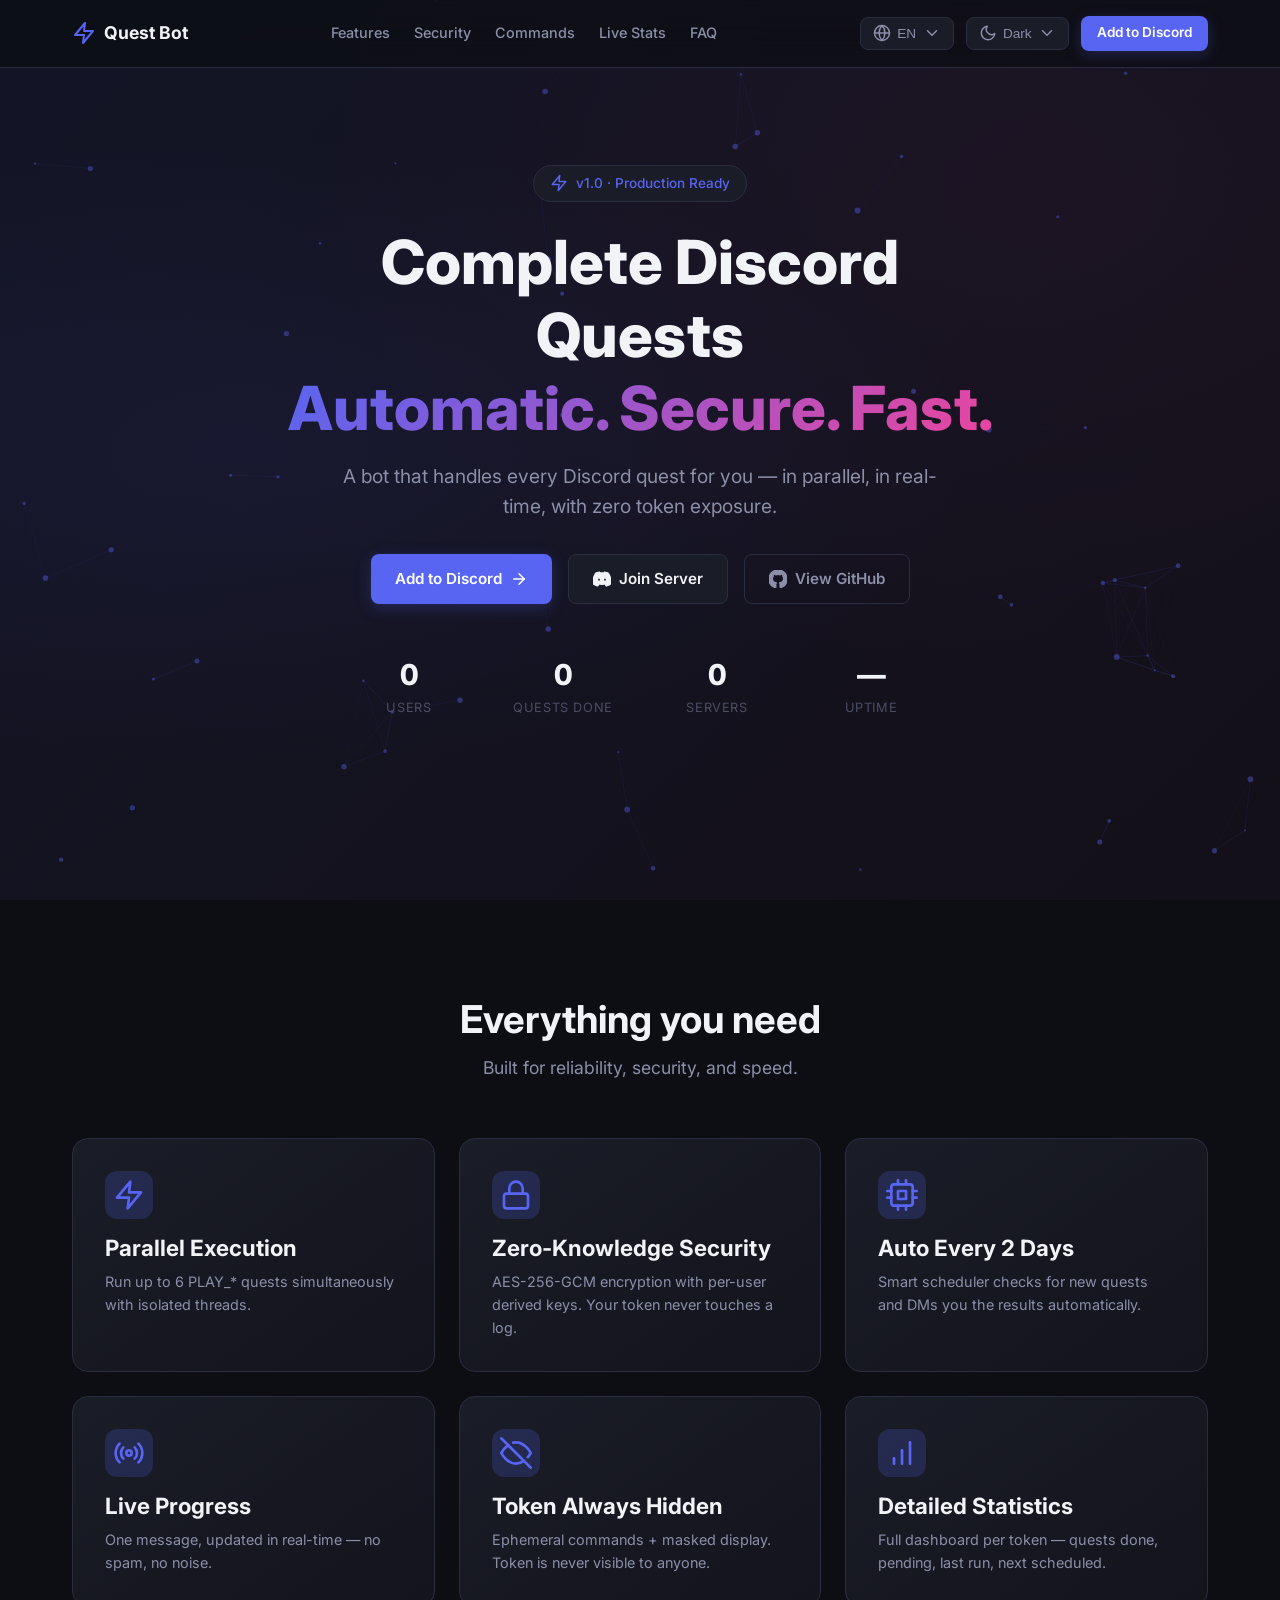
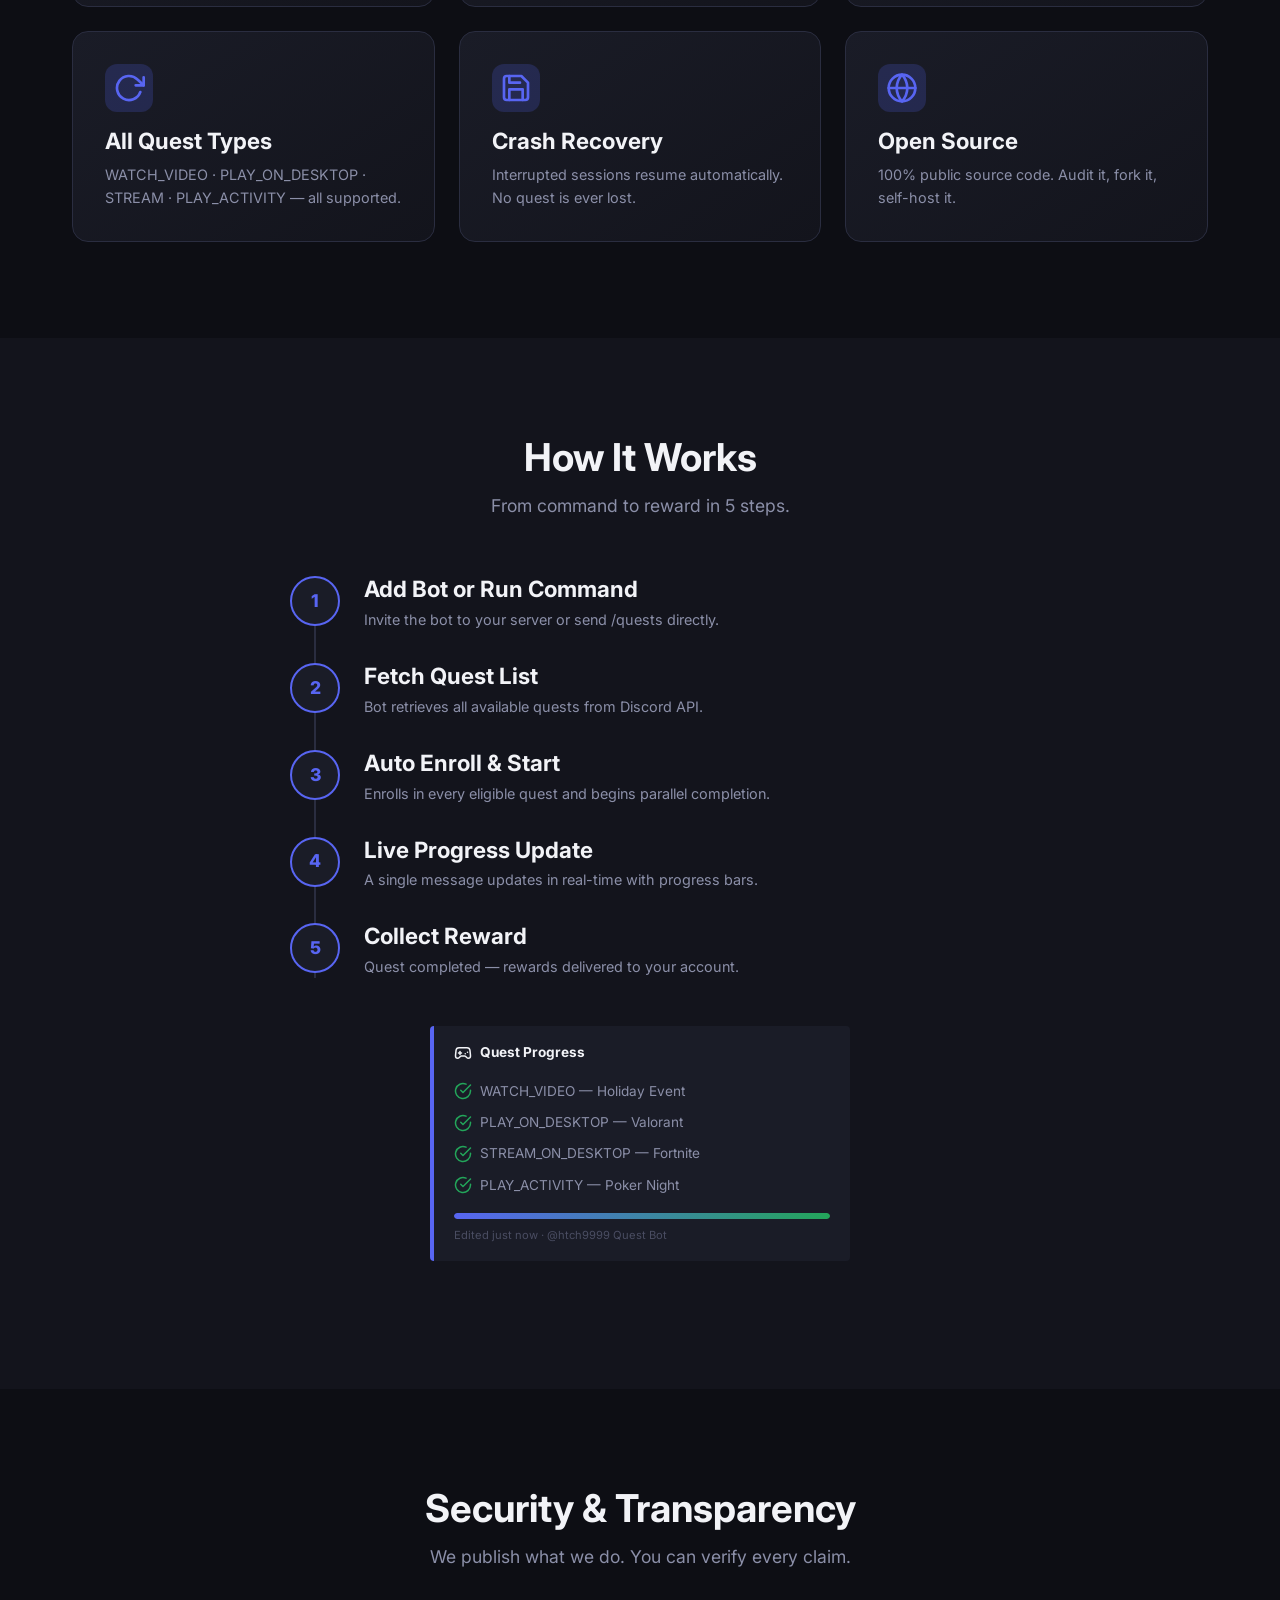
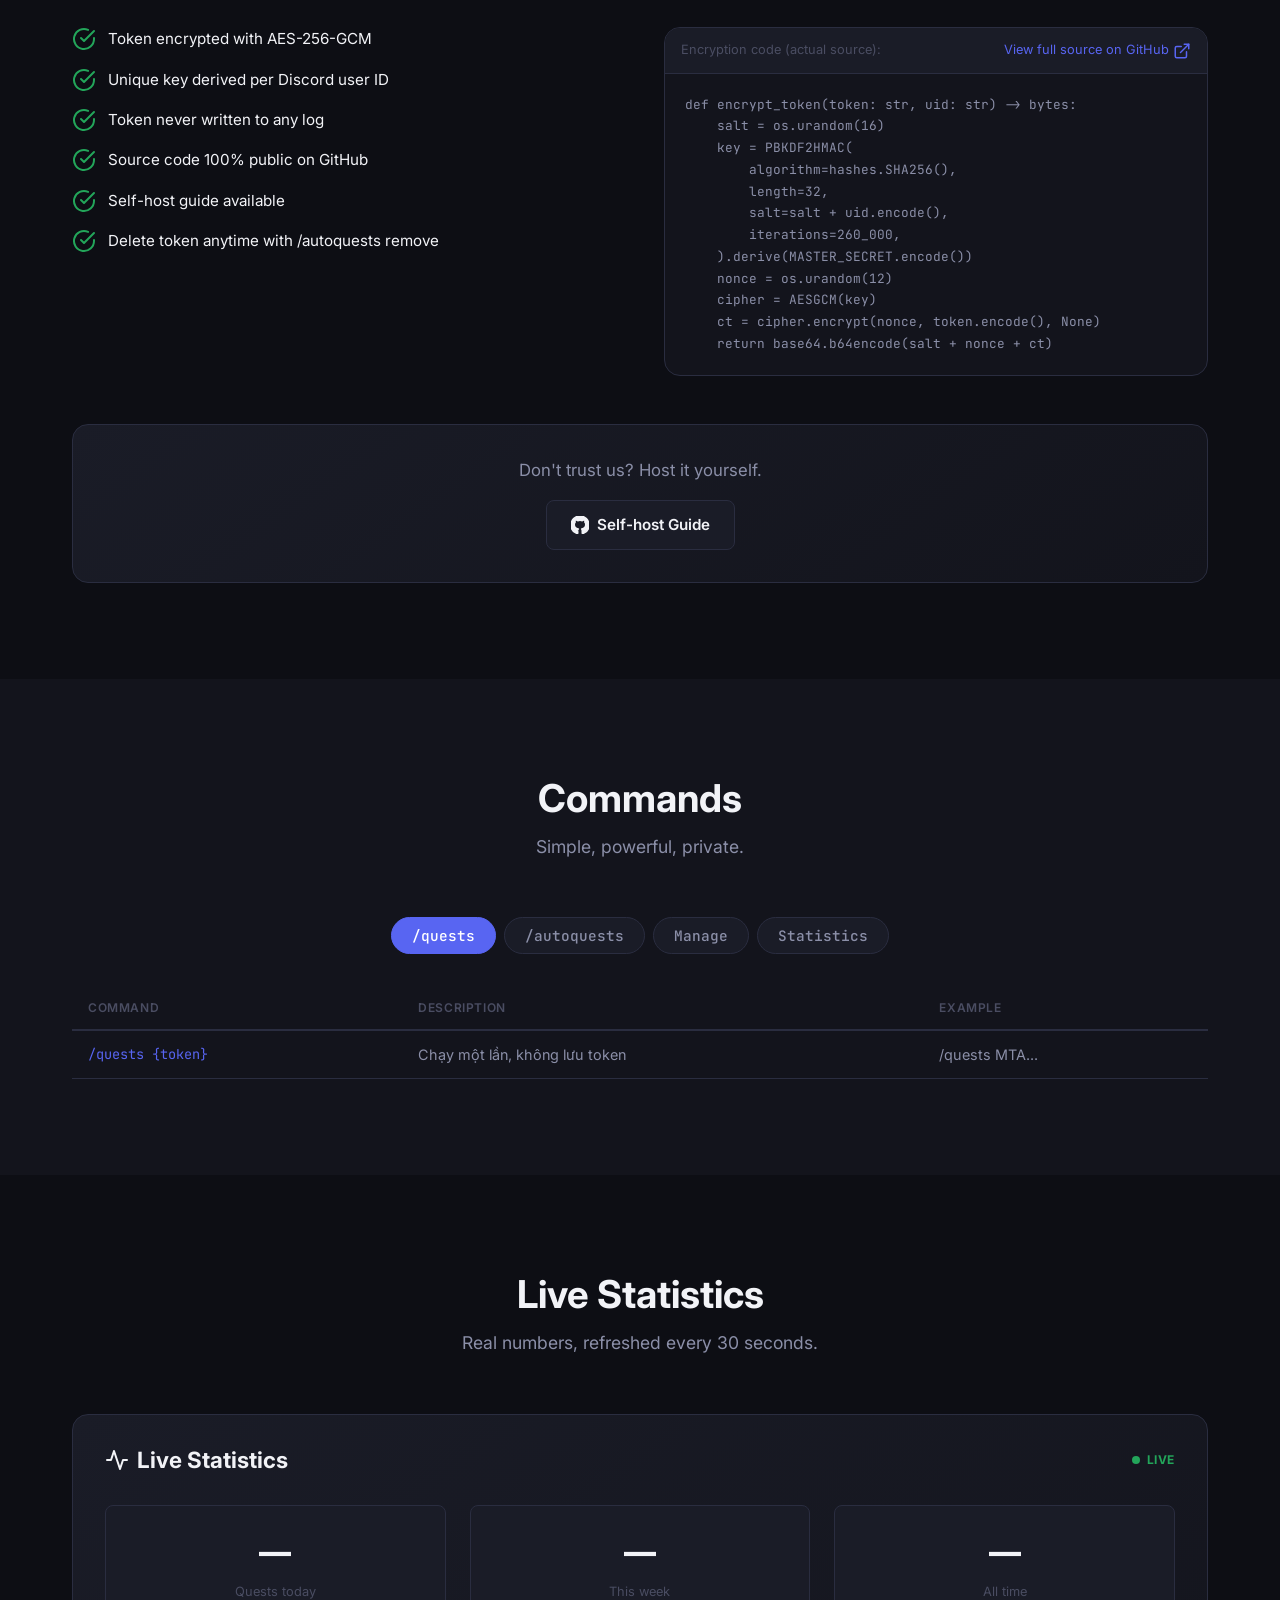
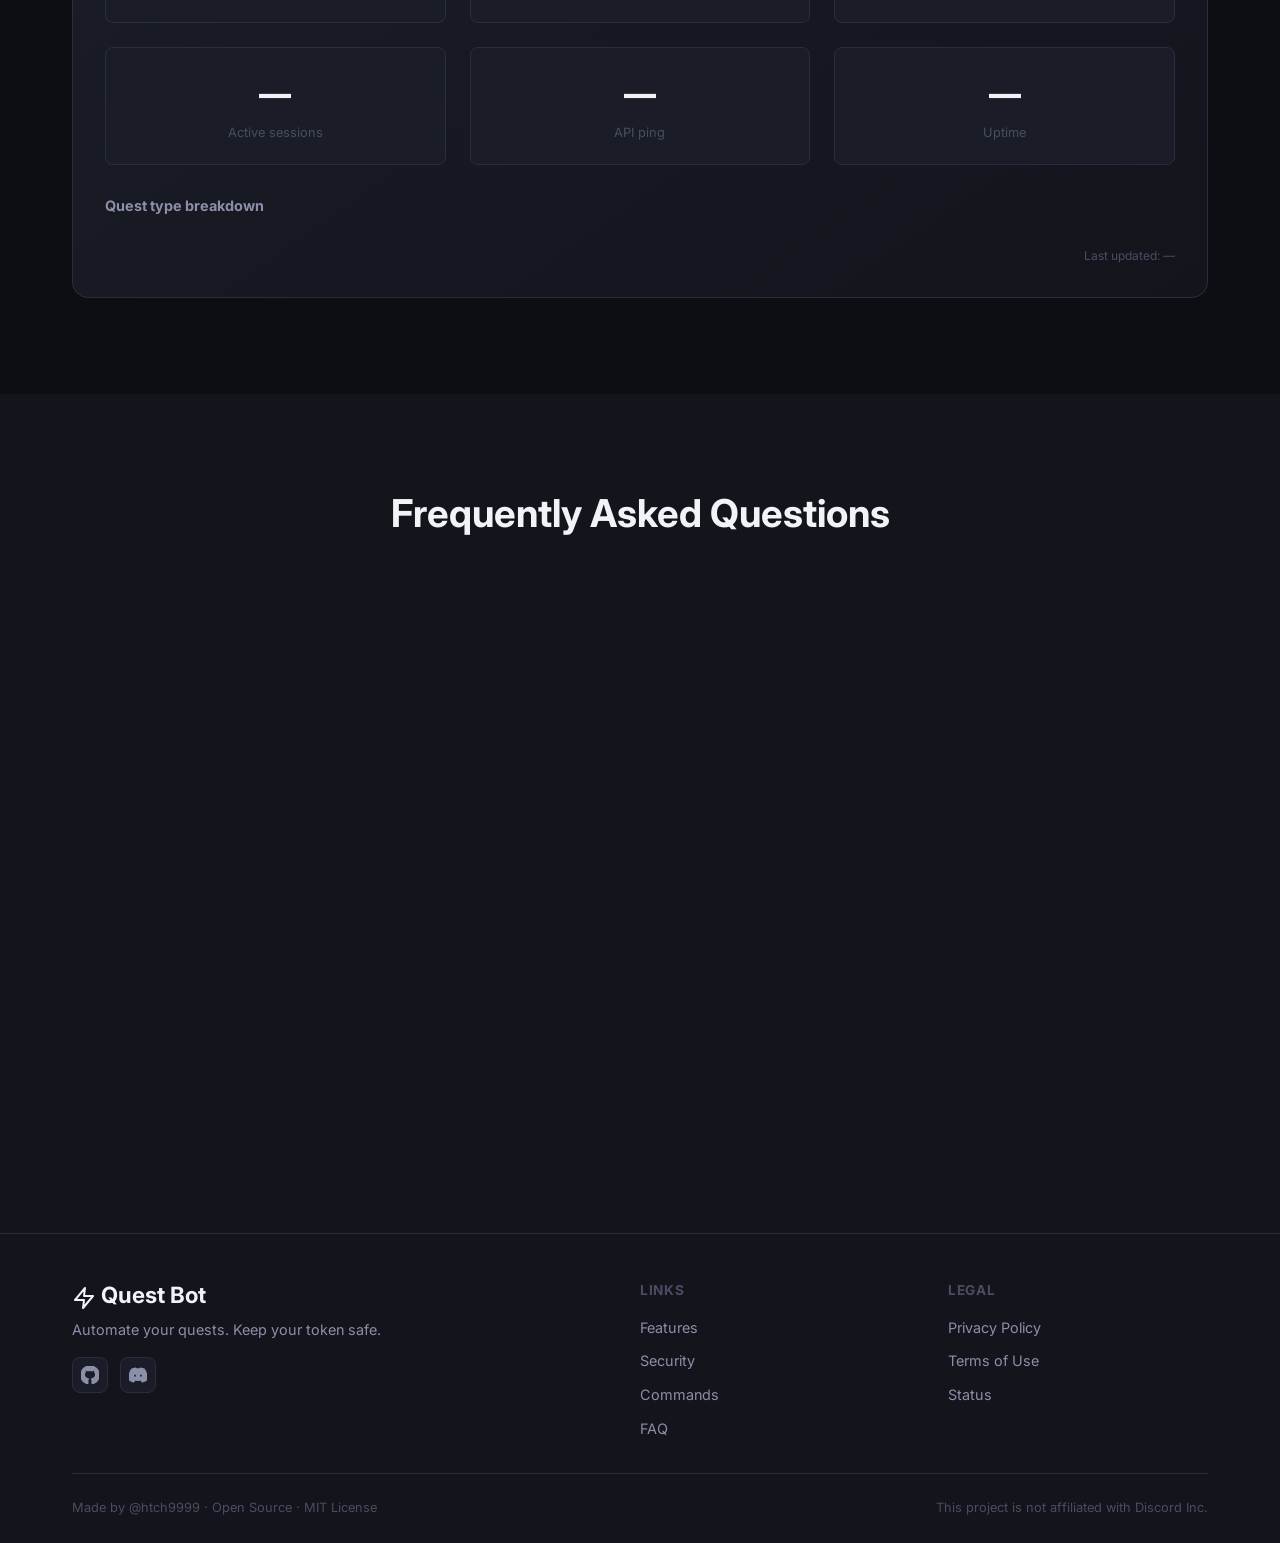
==== website/index.html @ 86a518f1 "feat: Discord Quest Bot v2.0 — website, /help, README - Website: 12 files with SVG icons, dark/light" ====
<!doctype html>
<html lang="vi" data-theme="dark">
  <head>
    <meta charset="UTF-8" />
    <meta name="viewport" content="width=device-width, initial-scale=1.0" />
    <title>Discord Quest Bot — Tự động hoàn thành quest</title>
    <meta
      name="description"
      content="Bot Discord tự động hoàn thành quest — bảo mật, song song, không lộ token."
    />
    <meta property="og:title" content="Discord Quest Bot" />
    <meta
      property="og:description"
      content="Bot Discord tự động hoàn thành quest — bảo mật, song song, không lộ token."
    />
    <meta property="og:type" content="website" />
    <meta name="twitter:card" content="summary_large_image" />
    <link rel="alternate" hreflang="vi" href="?lang=vi" />
    <link rel="alternate" hreflang="en" href="?lang=en" />
    <link rel="alternate" hreflang="ja" href="?lang=ja" />
    <link rel="alternate" hreflang="x-default" href="" />
    <link rel="stylesheet" href="assets/css/main.css" />
    <link rel="stylesheet" href="assets/css/responsive.css" />
    <script src="assets/js/theme.js"></script>
  </head>
  <body>
    <!-- ═══ SVG SPRITE (hidden) ═══ -->
    <svg xmlns="http://www.w3.org/2000/svg" style="display: none">
      <symbol id="i-zap" viewBox="0 0 24 24">
        <polygon
          points="13 2 3 14 12 14 11 22 21 10 12 10 13 2"
          fill="none"
          stroke="currentColor"
          stroke-width="2"
          stroke-linejoin="round"
        />
      </symbol>
      <symbol id="i-shield" viewBox="0 0 24 24">
        <path
          d="M12 22s8-4 8-10V5l-8-3-8 3v7c0 6 8 10 8 10z"
          fill="none"
          stroke="currentColor"
          stroke-width="2"
          stroke-linejoin="round"
        />
      </symbol>
      <symbol id="i-lock" viewBox="0 0 24 24">
        <rect
          x="3"
          y="11"
          width="18"
          height="11"
          rx="2"
          fill="none"
          stroke="currentColor"
          stroke-width="2"
        />
        <path
          d="M7 11V7a5 5 0 0 1 10 0v4"
          fill="none"
          stroke="currentColor"
          stroke-width="2"
        />
      </symbol>
      <symbol id="i-cpu" viewBox="0 0 24 24">
        <rect
          x="4"
          y="4"
          width="16"
          height="16"
          rx="2"
          fill="none"
          stroke="currentColor"
          stroke-width="2"
        />
        <rect
          x="9"
          y="9"
          width="6"
          height="6"
          fill="none"
          stroke="currentColor"
          stroke-width="2"
        />
        <line
          x1="9"
          y1="1"
          x2="9"
          y2="4"
          stroke="currentColor"
          stroke-width="2"
        />
        <line
          x1="15"
          y1="1"
          x2="15"
          y2="4"
          stroke="currentColor"
          stroke-width="2"
        />
        <line
          x1="9"
          y1="20"
          x2="9"
          y2="23"
          stroke="currentColor"
          stroke-width="2"
        />
        <line
          x1="15"
          y1="20"
          x2="15"
          y2="23"
          stroke="currentColor"
          stroke-width="2"
        />
        <line
          x1="20"
          y1="9"
          x2="23"
          y2="9"
          stroke="currentColor"
          stroke-width="2"
        />
        <line
          x1="20"
          y1="14"
          x2="23"
          y2="14"
          stroke="currentColor"
          stroke-width="2"
        />
        <line
          x1="1"
          y1="9"
          x2="4"
          y2="9"
          stroke="currentColor"
          stroke-width="2"
        />
        <line
          x1="1"
          y1="14"
          x2="4"
          y2="14"
          stroke="currentColor"
          stroke-width="2"
        />
      </symbol>
      <symbol id="i-radio" viewBox="0 0 24 24">
        <circle
          cx="12"
          cy="12"
          r="2"
          fill="none"
          stroke="currentColor"
          stroke-width="2"
        />
        <path
          d="M16.24 7.76a6 6 0 0 1 0 8.49"
          fill="none"
          stroke="currentColor"
          stroke-width="2"
        />
        <path
          d="M7.76 16.24a6 6 0 0 1 0-8.49"
          fill="none"
          stroke="currentColor"
          stroke-width="2"
        />
        <path
          d="M19.07 4.93a10 10 0 0 1 0 14.14"
          fill="none"
          stroke="currentColor"
          stroke-width="2"
        />
        <path
          d="M4.93 19.07a10 10 0 0 1 0-14.14"
          fill="none"
          stroke="currentColor"
          stroke-width="2"
        />
      </symbol>
      <symbol id="i-eye-off" viewBox="0 0 24 24">
        <path
          d="M17.94 17.94A10.07 10.07 0 0 1 12 20c-7 0-11-8-11-8a18.45 18.45 0 0 1 5.06-5.94"
          fill="none"
          stroke="currentColor"
          stroke-width="2"
        />
        <path
          d="M9.9 4.24A9.12 9.12 0 0 1 12 4c7 0 11 8 11 8a18.5 18.5 0 0 1-2.16 3.19"
          fill="none"
          stroke="currentColor"
          stroke-width="2"
        />
        <line
          x1="1"
          y1="1"
          x2="23"
          y2="23"
          stroke="currentColor"
          stroke-width="2"
        />
      </symbol>
      <symbol id="i-bar-chart" viewBox="0 0 24 24">
        <line
          x1="12"
          y1="20"
          x2="12"
          y2="10"
          stroke="currentColor"
          stroke-width="2"
          stroke-linecap="round"
        />
        <line
          x1="18"
          y1="20"
          x2="18"
          y2="4"
          stroke="currentColor"
          stroke-width="2"
          stroke-linecap="round"
        />
        <line
          x1="6"
          y1="20"
          x2="6"
          y2="16"
          stroke="currentColor"
          stroke-width="2"
          stroke-linecap="round"
        />
      </symbol>
      <symbol id="i-refresh" viewBox="0 0 24 24">
        <polyline
          points="23 4 23 10 17 10"
          fill="none"
          stroke="currentColor"
          stroke-width="2"
        />
        <path
          d="M20.49 15a9 9 0 1 1-2.12-9.36L23 10"
          fill="none"
          stroke="currentColor"
          stroke-width="2"
        />
      </symbol>
      <symbol id="i-save" viewBox="0 0 24 24">
        <path
          d="M19 21H5a2 2 0 0 1-2-2V5a2 2 0 0 1 2-2h11l5 5v11a2 2 0 0 1-2 2z"
          fill="none"
          stroke="currentColor"
          stroke-width="2"
        />
        <polyline
          points="17 21 17 13 7 13 7 21"
          fill="none"
          stroke="currentColor"
          stroke-width="2"
        />
        <polyline
          points="7 3 7 8 15 8"
          fill="none"
          stroke="currentColor"
          stroke-width="2"
        />
      </symbol>
      <symbol id="i-globe" viewBox="0 0 24 24">
        <circle
          cx="12"
          cy="12"
          r="10"
          fill="none"
          stroke="currentColor"
          stroke-width="2"
        />
        <line
          x1="2"
          y1="12"
          x2="22"
          y2="12"
          stroke="currentColor"
          stroke-width="2"
        />
        <path
          d="M12 2a15.3 15.3 0 0 1 4 10 15.3 15.3 0 0 1-4 10 15.3 15.3 0 0 1-4-10 15.3 15.3 0 0 1 4-10z"
          fill="none"
          stroke="currentColor"
          stroke-width="2"
        />
      </symbol>
      <symbol id="i-check-circle" viewBox="0 0 24 24">
        <path
          d="M22 11.08V12a10 10 0 1 1-5.93-9.14"
          fill="none"
          stroke="currentColor"
          stroke-width="2"
        />
        <polyline
          points="22 4 12 14.01 9 11.01"
          fill="none"
          stroke="currentColor"
          stroke-width="2"
        />
      </symbol>
      <symbol id="i-arrow-right" viewBox="0 0 24 24">
        <line
          x1="5"
          y1="12"
          x2="19"
          y2="12"
          stroke="currentColor"
          stroke-width="2"
          stroke-linecap="round"
        />
        <polyline
          points="12 5 19 12 12 19"
          fill="none"
          stroke="currentColor"
          stroke-width="2"
          stroke-linecap="round"
          stroke-linejoin="round"
        />
      </symbol>
      <symbol id="i-moon" viewBox="0 0 24 24">
        <path
          d="M21 12.79A9 9 0 1 1 11.21 3 7 7 0 0 0 21 12.79z"
          fill="none"
          stroke="currentColor"
          stroke-width="2"
        />
      </symbol>
      <symbol id="i-sun" viewBox="0 0 24 24">
        <circle
          cx="12"
          cy="12"
          r="5"
          fill="none"
          stroke="currentColor"
          stroke-width="2"
        />
        <line
          x1="12"
          y1="1"
          x2="12"
          y2="3"
          stroke="currentColor"
          stroke-width="2"
        />
        <line
          x1="12"
          y1="21"
          x2="12"
          y2="23"
          stroke="currentColor"
          stroke-width="2"
        />
        <line
          x1="4.22"
          y1="4.22"
          x2="5.64"
          y2="5.64"
          stroke="currentColor"
          stroke-width="2"
        />
        <line
          x1="18.36"
          y1="18.36"
          x2="19.78"
          y2="19.78"
          stroke="currentColor"
          stroke-width="2"
        />
        <line
          x1="1"
          y1="12"
          x2="3"
          y2="12"
          stroke="currentColor"
          stroke-width="2"
        />
        <line
          x1="21"
          y1="12"
          x2="23"
          y2="12"
          stroke="currentColor"
          stroke-width="2"
        />
        <line
          x1="4.22"
          y1="19.78"
          x2="5.64"
          y2="18.36"
          stroke="currentColor"
          stroke-width="2"
        />
        <line
          x1="18.36"
          y1="5.64"
          x2="19.78"
          y2="4.22"
          stroke="currentColor"
          stroke-width="2"
        />
      </symbol>
      <symbol id="i-monitor" viewBox="0 0 24 24">
        <rect
          x="2"
          y="3"
          width="20"
          height="14"
          rx="2"
          fill="none"
          stroke="currentColor"
          stroke-width="2"
        />
        <line
          x1="8"
          y1="21"
          x2="16"
          y2="21"
          stroke="currentColor"
          stroke-width="2"
        />
        <line
          x1="12"
          y1="17"
          x2="12"
          y2="21"
          stroke="currentColor"
          stroke-width="2"
        />
      </symbol>
      <symbol id="i-menu" viewBox="0 0 24 24">
        <line
          x1="3"
          y1="12"
          x2="21"
          y2="12"
          stroke="currentColor"
          stroke-width="2"
          stroke-linecap="round"
        />
        <line
          x1="3"
          y1="6"
          x2="21"
          y2="6"
          stroke="currentColor"
          stroke-width="2"
          stroke-linecap="round"
        />
        <line
          x1="3"
          y1="18"
          x2="21"
          y2="18"
          stroke="currentColor"
          stroke-width="2"
          stroke-linecap="round"
        />
      </symbol>
      <symbol id="i-plus" viewBox="0 0 24 24">
        <line
          x1="12"
          y1="5"
          x2="12"
          y2="19"
          stroke="currentColor"
          stroke-width="2"
          stroke-linecap="round"
        />
        <line
          x1="5"
          y1="12"
          x2="19"
          y2="12"
          stroke="currentColor"
          stroke-width="2"
          stroke-linecap="round"
        />
      </symbol>
      <symbol id="i-chevron-down" viewBox="0 0 24 24">
        <polyline
          points="6 9 12 15 18 9"
          fill="none"
          stroke="currentColor"
          stroke-width="2"
          stroke-linecap="round"
          stroke-linejoin="round"
        />
      </symbol>
      <symbol id="i-github" viewBox="0 0 24 24">
        <path
          d="M12 0c-6.626 0-12 5.373-12 12 0 5.302 3.438 9.8 8.207 11.387.599.111.793-.261.793-.577v-2.234c-3.338.726-4.033-1.416-4.033-1.416-.546-1.387-1.333-1.756-1.333-1.756-1.089-.745.083-.729.083-.729 1.205.084 1.839 1.237 1.839 1.237 1.07 1.834 2.807 1.304 3.492.997.107-.775.418-1.305.762-1.604-2.665-.305-5.467-1.334-5.467-5.931 0-1.311.469-2.381 1.236-3.221-.124-.303-.535-1.524.117-3.176 0 0 1.008-.322 3.301 1.23.957-.266 1.983-.399 3.003-.404 1.02.005 2.047.138 3.006.404 2.291-1.552 3.297-1.23 3.297-1.23.653 1.653.242 2.874.118 3.176.77.84 1.235 1.911 1.235 3.221 0 4.609-2.807 5.624-5.479 5.921.43.372.823 1.102.823 2.222v3.293c0 .319.192.694.801.576 4.765-1.589 8.199-6.086 8.199-11.386 0-6.627-5.373-12-12-12z"
          fill="currentColor"
        />
      </symbol>
      <symbol id="i-discord" viewBox="0 0 24 24">
        <path
          d="M20.317 4.37a19.79 19.79 0 0 0-4.885-1.515.074.074 0 0 0-.079.037c-.21.375-.444.865-.608 1.25a18.27 18.27 0 0 0-5.487 0 12.64 12.64 0 0 0-.617-1.25.077.077 0 0 0-.079-.037A19.74 19.74 0 0 0 3.677 4.37a.07.07 0 0 0-.032.028C.533 9.046-.32 13.58.099 18.058a.082.082 0 0 0 .031.056 19.9 19.9 0 0 0 5.993 3.03.078.078 0 0 0 .084-.028c.462-.63.873-1.295 1.226-1.994a.076.076 0 0 0-.042-.106 13.11 13.11 0 0 1-1.872-.892.077.077 0 0 1-.008-.128c.126-.094.252-.192.372-.291a.074.074 0 0 1 .078-.01c3.928 1.793 8.18 1.793 12.062 0a.074.074 0 0 1 .078.009c.12.099.246.198.373.292a.077.077 0 0 1-.006.127 12.3 12.3 0 0 1-1.873.892.076.076 0 0 0-.041.107c.36.698.772 1.363 1.225 1.993a.076.076 0 0 0 .084.028 19.84 19.84 0 0 0 6.002-3.03.077.077 0 0 0 .032-.054c.5-5.177-.838-9.674-3.549-13.66a.061.061 0 0 0-.031-.03zM8.02 15.33c-1.183 0-2.157-1.086-2.157-2.419 0-1.333.956-2.419 2.157-2.419 1.21 0 2.176 1.095 2.157 2.42 0 1.332-.956 2.418-2.157 2.418zm7.975 0c-1.183 0-2.157-1.086-2.157-2.419 0-1.333.955-2.419 2.157-2.419 1.21 0 2.176 1.095 2.157 2.42 0 1.332-.946 2.418-2.157 2.418z"
          fill="currentColor"
        />
      </symbol>
      <symbol id="i-gamepad" viewBox="0 0 24 24">
        <line
          x1="6"
          y1="12"
          x2="10"
          y2="12"
          stroke="currentColor"
          stroke-width="2"
          stroke-linecap="round"
        />
        <line
          x1="8"
          y1="10"
          x2="8"
          y2="14"
          stroke="currentColor"
          stroke-width="2"
          stroke-linecap="round"
        />
        <line
          x1="15"
          y1="13"
          x2="15.01"
          y2="13"
          stroke="currentColor"
          stroke-width="2"
          stroke-linecap="round"
        />
        <line
          x1="18"
          y1="11"
          x2="18.01"
          y2="11"
          stroke="currentColor"
          stroke-width="2"
          stroke-linecap="round"
        />
        <path
          d="M17.32 5H6.68a4 4 0 0 0-3.978 3.59c-.006.052-.01.101-.017.152C2.604 9.416 2 14.456 2 16a3 3 0 0 0 3 3c1 0 1.5-.5 2-1l1.414-1.414A2 2 0 0 1 9.828 16h4.344a2 2 0 0 1 1.414.586L17 18c.5.5 1 1 2 1a3 3 0 0 0 3-3c0-1.545-.604-6.584-.685-7.258-.007-.05-.011-.1-.017-.151A4 4 0 0 0 17.32 5z"
          fill="none"
          stroke="currentColor"
          stroke-width="2"
        />
      </symbol>
      <symbol id="i-activity" viewBox="0 0 24 24">
        <polyline
          points="22 12 18 12 15 21 9 3 6 12 2 12"
          fill="none"
          stroke="currentColor"
          stroke-width="2"
          stroke-linecap="round"
          stroke-linejoin="round"
        />
      </symbol>
      <symbol id="i-external" viewBox="0 0 24 24">
        <path
          d="M18 13v6a2 2 0 0 1-2 2H5a2 2 0 0 1-2-2V8a2 2 0 0 1 2-2h6"
          fill="none"
          stroke="currentColor"
          stroke-width="2"
        />
        <polyline
          points="15 3 21 3 21 9"
          fill="none"
          stroke="currentColor"
          stroke-width="2"
        />
        <line
          x1="10"
          y1="14"
          x2="21"
          y2="3"
          stroke="currentColor"
          stroke-width="2"
        />
      </symbol>
    </svg>

    <!-- ═══ NAVBAR ═══ -->
    <nav class="navbar">
      <div class="container">
        <a href="#" class="nav-brand">
          <svg class="icon"><use href="#i-zap" /></svg>
          <span>Quest Bot</span>
        </a>

        <ul class="nav-links" id="nav-links">
          <li><a href="#features" data-i18n="nav.features">Tính năng</a></li>
          <li><a href="#security" data-i18n="nav.security">Bảo mật</a></li>
          <li><a href="#commands" data-i18n="nav.commands">Lệnh</a></li>
          <li><a href="#live-stats" data-i18n="nav.stats">Thống kê</a></li>
          <li><a href="#faq">FAQ</a></li>
        </ul>

        <div class="nav-right">
          <!-- Language -->
          <div class="nav-dropdown">
            <button
              class="nav-dropdown-btn"
              id="lang-btn"
              aria-label="Language"
            >
              <svg class="icon icon-sm"><use href="#i-globe" /></svg>
              <span class="dd-label">VI</span>
              <svg class="icon icon-sm"><use href="#i-chevron-down" /></svg>
            </button>
            <div class="nav-dropdown-menu">
              <div class="nav-dropdown-item active" data-lang-value="vi">
                Tiếng Việt
              </div>
              <div class="nav-dropdown-item" data-lang-value="en">English</div>
              <div class="nav-dropdown-item" data-lang-value="ja">日本語</div>
            </div>
          </div>
          <!-- Theme -->
          <div class="nav-dropdown">
            <button class="nav-dropdown-btn" id="theme-btn" aria-label="Theme">
              <svg class="icon icon-sm"><use href="#i-moon" /></svg>
              <span class="dd-label">Dark</span>
              <svg class="icon icon-sm"><use href="#i-chevron-down" /></svg>
            </button>
            <div class="nav-dropdown-menu">
              <div class="nav-dropdown-item active" data-theme-value="dark">
                <svg class="icon icon-sm"><use href="#i-moon" /></svg>
                <span data-i18n="theme.dark">Tối</span>
              </div>
              <div class="nav-dropdown-item" data-theme-value="light">
                <svg class="icon icon-sm"><use href="#i-sun" /></svg>
                <span data-i18n="theme.light">Sáng</span>
              </div>
              <div class="nav-dropdown-item" data-theme-value="system">
                <svg class="icon icon-sm"><use href="#i-monitor" /></svg>
                <span data-i18n="theme.system">Hệ thống</span>
              </div>
            </div>
          </div>
          <a
            href="https://discord.com/oauth2/authorize?client_id=1482428478916657244"
            class="btn btn-primary"
            style="padding: 0.4rem 1rem; font-size: 0.85rem"
            data-i18n="hero.cta_add"
            >Thêm vào Discord</a
          >
          <button
            class="nav-mobile-toggle"
            id="mobile-toggle"
            aria-label="Menu"
          >
            <svg class="icon"><use href="#i-menu" /></svg>
          </button>
        </div>
      </div>
    </nav>

    <!-- ═══ HERO ═══ -->
    <section class="hero" id="hero">
      <canvas id="particles-canvas"></canvas>
      <div class="hero-gradient"></div>
      <div class="hero-content container">
        <div class="hero-badge">
          <svg class="icon icon-sm"><use href="#i-zap" /></svg>
          <span data-i18n="hero.badge">v2.0 · Production Ready</span>
        </div>
        <h1>
          <span data-i18n="hero.title">Hoàn thành Discord Quests</span><br />
          <span class="accent" data-i18n="hero.title_accent"
            >Tự động. Bảo mật. Nhanh chóng.</span
          >
        </h1>
        <p class="hero-subtitle" data-i18n="hero.subtitle">
          Bot tự động xử lý mọi quest Discord cho bạn — song song, real-time, an
          toàn.
        </p>
        <div class="hero-cta">
          <a
            href="https://discord.com/oauth2/authorize?client_id=1482428478916657244"
            class="btn btn-primary"
            ><span data-i18n="hero.cta_add">Thêm vào Discord</span>
            <svg class="icon icon-sm"><use href="#i-arrow-right" /></svg
          ></a>
          <a href="https://discord.gg/gTVPwvNeEH" class="btn btn-secondary"
            ><svg class="icon icon-sm"><use href="#i-discord" /></svg>
            <span data-i18n="hero.cta_server">Tham gia Server</span></a
          >
          <a
            href="https://github.com/htch9999/discord-quest-bot"
            class="btn btn-ghost"
            ><svg class="icon icon-sm"><use href="#i-github" /></svg>
            <span data-i18n="hero.cta_github">Xem GitHub</span></a
          >
        </div>
        <div class="hero-stats">
          <div class="hero-stat">
            <div class="number" id="stat-users" data-count-to="0">0</div>
            <div class="label" data-i18n="hero.stat_users">Người dùng</div>
          </div>
          <div class="hero-stat">
            <div class="number" id="stat-quests" data-count-to="0">0</div>
            <div class="label" data-i18n="hero.stat_quests">Quest đã làm</div>
          </div>
          <div class="hero-stat">
            <div class="number" id="stat-servers" data-count-to="0">0</div>
            <div class="label" data-i18n="hero.stat_servers">Server</div>
          </div>
          <div class="hero-stat">
            <div class="number" id="stat-uptime">—</div>
            <div class="label" data-i18n="hero.stat_uptime">Uptime</div>
          </div>
        </div>
      </div>
    </section>

    <!-- ═══ FEATURES ═══ -->
    <section id="features">
      <div class="container">
        <div class="section-header reveal">
          <h2 data-i18n="features.title">Tất cả những gì bạn cần</h2>
          <p data-i18n="features.subtitle">
            Xây dựng cho độ tin cậy, bảo mật và tốc độ.
          </p>
        </div>
        <div class="features-grid">
          <div class="feature-card reveal-stagger">
            <div class="feature-icon">
              <svg class="icon icon-lg"><use href="#i-zap" /></svg>
            </div>
            <h3 data-i18n="features.parallel_title">Chạy song song</h3>
            <p data-i18n="features.parallel_desc">
              Tối đa 6 PLAY_* quest cùng lúc.
            </p>
          </div>
          <div class="feature-card reveal-stagger">
            <div class="feature-icon">
              <svg class="icon icon-lg"><use href="#i-lock" /></svg>
            </div>
            <h3 data-i18n="features.security_title">
              Bảo mật tuyệt đối <span class="feature-badge">HOT</span>
            </h3>
            <p data-i18n="features.security_desc">
              AES-256-GCM với key dẫn xuất riêng từng user.
            </p>
          </div>
          <div class="feature-card reveal-stagger">
            <div class="feature-icon">
              <svg class="icon icon-lg"><use href="#i-cpu" /></svg>
            </div>
            <h3 data-i18n="features.auto_title">Tự động mỗi 2 ngày</h3>
            <p data-i18n="features.auto_desc">
              Scheduler thông minh kiểm tra quest mới.
            </p>
          </div>
          <div class="feature-card reveal-stagger">
            <div class="feature-icon">
              <svg class="icon icon-lg"><use href="#i-radio" /></svg>
            </div>
            <h3 data-i18n="features.live_title">Tiến độ Real-time</h3>
            <p data-i18n="features.live_desc">
              Một tin nhắn, cập nhật real-time.
            </p>
          </div>
          <div class="feature-card reveal-stagger">
            <div class="feature-icon">
              <svg class="icon icon-lg"><use href="#i-eye-off" /></svg>
            </div>
            <h3 data-i18n="features.hidden_title">Token luôn ẩn</h3>
            <p data-i18n="features.hidden_desc">
              Ephemeral + masked. Không ai nhìn thấy.
            </p>
          </div>
          <div class="feature-card reveal-stagger">
            <div class="feature-icon">
              <svg class="icon icon-lg"><use href="#i-bar-chart" /></svg>
            </div>
            <h3 data-i18n="features.stats_title">Thống kê chi tiết</h3>
            <p data-i18n="features.stats_desc">
              Dashboard đầy đủ cho từng token.
            </p>
          </div>
          <div class="feature-card reveal-stagger">
            <div class="feature-icon">
              <svg class="icon icon-lg"><use href="#i-refresh" /></svg>
            </div>
            <h3 data-i18n="features.multi_title">Mọi loại Quest</h3>
            <p data-i18n="features.multi_desc">
              WATCH_VIDEO · PLAY · STREAM · ACTIVITY.
            </p>
          </div>
          <div class="feature-card reveal-stagger">
            <div class="feature-icon">
              <svg class="icon icon-lg"><use href="#i-save" /></svg>
            </div>
            <h3 data-i18n="features.recovery_title">Khôi phục sau sự cố</h3>
            <p data-i18n="features.recovery_desc">
              Phiên bị gián đoạn tự động tiếp tục.
            </p>
          </div>
          <div class="feature-card reveal-stagger">
            <div class="feature-icon">
              <svg class="icon icon-lg"><use href="#i-globe" /></svg>
            </div>
            <h3 data-i18n="features.oss_title">
              Mã nguồn mở <span class="feature-badge">NEW</span>
            </h3>
            <p data-i18n="features.oss_desc">
              100% public. Kiểm tra, fork, tự host.
            </p>
          </div>
        </div>
      </div>
    </section>

    <!-- ═══ HOW IT WORKS ═══ -->
    <section id="how-it-works" style="background: var(--bg-surface)">
      <div class="container">
        <div class="section-header reveal">
          <h2 data-i18n="how_it_works.title">Cách hoạt động</h2>
          <p data-i18n="how_it_works.subtitle">
            Từ lệnh đến phần thưởng trong 5 bước.
          </p>
        </div>
        <div class="timeline">
          <div class="timeline-step reveal-stagger">
            <div class="timeline-number">1</div>
            <div class="timeline-content">
              <h3 data-i18n="how_it_works.step1_title">
                Thêm Bot hoặc gửi lệnh
              </h3>
              <p data-i18n="how_it_works.step1_desc">
                Mời bot vào server hoặc gửi /quests.
              </p>
            </div>
          </div>
          <div class="timeline-step reveal-stagger">
            <div class="timeline-number">2</div>
            <div class="timeline-content">
              <h3 data-i18n="how_it_works.step2_title">Lấy danh sách Quest</h3>
              <p data-i18n="how_it_works.step2_desc">
                Bot lấy tất cả quest từ Discord API.
              </p>
            </div>
          </div>
          <div class="timeline-step reveal-stagger">
            <div class="timeline-number">3</div>
            <div class="timeline-content">
              <h3 data-i18n="how_it_works.step3_title">
                Tự động Enroll & Bắt đầu
              </h3>
              <p data-i18n="how_it_works.step3_desc">
                Đăng ký và hoàn thành song song.
              </p>
            </div>
          </div>
          <div class="timeline-step reveal-stagger">
            <div class="timeline-number">4</div>
            <div class="timeline-content">
              <h3 data-i18n="how_it_works.step4_title">
                Cập nhật tiến độ Real-time
              </h3>
              <p data-i18n="how_it_works.step4_desc">
                Một tin nhắn cập nhật real-time.
              </p>
            </div>
          </div>
          <div class="timeline-step reveal-stagger">
            <div class="timeline-number">5</div>
            <div class="timeline-content">
              <h3 data-i18n="how_it_works.step5_title">Nhận phần thưởng</h3>
              <p data-i18n="how_it_works.step5_desc">
                Quest hoàn thành — phần thưởng tự động.
              </p>
            </div>
          </div>
        </div>
        <!-- Discord embed mockup -->
        <div class="embed-mockup reveal" style="margin-top: 3rem">
          <div class="embed-title">
            <svg class="icon icon-sm"><use href="#i-gamepad" /></svg> Quest
            Progress
          </div>
          <div class="embed-quest-item">
            <svg class="icon icon-sm quest-check" style="color: var(--green)">
              <use href="#i-check-circle" />
            </svg>
            WATCH_VIDEO — Holiday Event
          </div>
          <div class="embed-quest-item">
            <svg class="icon icon-sm quest-check" style="color: var(--green)">
              <use href="#i-check-circle" />
            </svg>
            PLAY_ON_DESKTOP — Valorant
          </div>
          <div class="embed-quest-item">
            <svg class="icon icon-sm quest-check" style="color: var(--green)">
              <use href="#i-check-circle" />
            </svg>
            STREAM_ON_DESKTOP — Fortnite
          </div>
          <div class="embed-quest-item">
            <svg class="icon icon-sm quest-check" style="color: var(--green)">
              <use href="#i-check-circle" />
            </svg>
            PLAY_ACTIVITY — Poker Night
          </div>
          <div class="embed-progress">
            <div class="embed-progress-fill"></div>
          </div>
          <div class="embed-footer">Edited just now · @htch9999 Quest Bot</div>
        </div>
      </div>
    </section>

    <!-- ═══ SECURITY ═══ -->
    <section id="security">
      <div class="container">
        <div class="section-header reveal">
          <h2 data-i18n="security.title">Bảo mật & Minh bạch</h2>
          <p data-i18n="security.subtitle">Chúng tôi công khai mọi thứ.</p>
        </div>
        <div class="security-grid">
          <ul class="security-commits reveal">
            <li>
              <svg class="icon check-icon"><use href="#i-check-circle" /></svg>
              <span data-i18n="security.commit1"
                >Token mã hoá bằng AES-256-GCM</span
              >
            </li>
            <li>
              <svg class="icon check-icon"><use href="#i-check-circle" /></svg>
              <span data-i18n="security.commit2"
                >Key dẫn xuất riêng biệt từng Discord user ID</span
              >
            </li>
            <li>
              <svg class="icon check-icon"><use href="#i-check-circle" /></svg>
              <span data-i18n="security.commit3"
                >Token không bao giờ xuất hiện trong log</span
              >
            </li>
            <li>
              <svg class="icon check-icon"><use href="#i-check-circle" /></svg>
              <span data-i18n="security.commit4"
                >Mã nguồn 100% public trên GitHub</span
              >
            </li>
            <li>
              <svg class="icon check-icon"><use href="#i-check-circle" /></svg>
              <span data-i18n="security.commit5">Hướng dẫn tự host có sẵn</span>
            </li>
            <li>
              <svg class="icon check-icon"><use href="#i-check-circle" /></svg>
              <span data-i18n="security.commit6"
                >Xoá token bất cứ lúc với /autoquests remove</span
              >
            </li>
          </ul>
          <div class="code-block reveal">
            <div class="code-block-header">
              <span data-i18n="security.code_label">Code mã hoá:</span>
              <a href="#"
                ><span data-i18n="security.code_link">Xem GitHub</span>
                <svg
                  class="icon icon-sm"
                  style="display: inline; vertical-align: middle"
                >
                  <use href="#i-external" /></svg
              ></a>
            </div>
            <pre><code>def encrypt_token(token: str, uid: str) -> bytes:
    salt = os.urandom(16)
    key = PBKDF2HMAC(
        algorithm=hashes.SHA256(),
        length=32,
        salt=salt + uid.encode(),
        iterations=260_000,
    ).derive(MASTER_SECRET.encode())
    nonce = os.urandom(12)
    cipher = AESGCM(key)
    ct = cipher.encrypt(nonce, token.encode(), None)
    return base64.b64encode(salt + nonce + ct)</code></pre>
          </div>
        </div>
        <div class="security-banner reveal">
          <p data-i18n="security.selfhost">
            Không tin tưởng? Tự host bot của bạn.
          </p>
          <a href="#" class="btn btn-secondary"
            ><svg class="icon icon-sm"><use href="#i-github" /></svg>
            <span data-i18n="security.selfhost_cta"
              >Hướng dẫn Self-host</span
            ></a
          >
        </div>
      </div>
    </section>

    <!-- ═══ COMMANDS ═══ -->
    <section id="commands" style="background: var(--bg-surface)">
      <div class="container">
        <div class="section-header reveal">
          <h2 data-i18n="commands.title">Danh sách lệnh</h2>
          <p data-i18n="commands.subtitle">Đơn giản, mạnh mẽ, riêng tư.</p>
        </div>
        <div class="command-tabs reveal">
          <button
            class="command-tab active"
            data-panel="panel-once"
            data-i18n="commands.tab_once"
          >
            /quests
          </button>
          <button
            class="command-tab"
            data-panel="panel-auto"
            data-i18n="commands.tab_auto"
          >
            /autoquests
          </button>
          <button
            class="command-tab"
            data-panel="panel-manage"
            data-i18n="commands.tab_manage"
          >
            Quản lý
          </button>
          <button
            class="command-tab"
            data-panel="panel-stats"
            data-i18n="commands.tab_stats"
          >
            Thống kê
          </button>
        </div>
        <div class="reveal">
          <div class="command-panel active" id="panel-once">
            <table class="command-table">
              <thead>
                <tr>
                  <th data-i18n="commands.col_command">Lệnh</th>
                  <th data-i18n="commands.col_desc">Mô tả</th>
                  <th data-i18n="commands.col_example">Ví dụ</th>
                </tr>
              </thead>
              <tbody>
                <tr>
                  <td>/quests {token}</td>
                  <td>Chạy một lần, không lưu token</td>
                  <td>/quests MTA...</td>
                </tr>
              </tbody>
            </table>
          </div>
          <div class="command-panel" id="panel-auto">
            <table class="command-table">
              <thead>
                <tr>
                  <th data-i18n="commands.col_command">Lệnh</th>
                  <th data-i18n="commands.col_desc">Mô tả</th>
                  <th data-i18n="commands.col_example">Ví dụ</th>
                </tr>
              </thead>
              <tbody>
                <tr>
                  <td>/autoquests {token} [label]</td>
                  <td>Lưu token + tự động mỗi 2 ngày</td>
                  <td>/autoquests MTA... main</td>
                </tr>
                <tr>
                  <td>/autoquests run [label]</td>
                  <td>Chạy thủ công ngay</td>
                  <td>/autoquests run main</td>
                </tr>
                <tr>
                  <td>/autoquests pause [label]</td>
                  <td>Tạm dừng auto</td>
                  <td>/autoquests pause main</td>
                </tr>
                <tr>
                  <td>/autoquests resume [label]</td>
                  <td>Bật lại auto</td>
                  <td>/autoquests resume main</td>
                </tr>
              </tbody>
            </table>
          </div>
          <div class="command-panel" id="panel-manage">
            <table class="command-table">
              <thead>
                <tr>
                  <th data-i18n="commands.col_command">Lệnh</th>
                  <th data-i18n="commands.col_desc">Mô tả</th>
                  <th data-i18n="commands.col_example">Ví dụ</th>
                </tr>
              </thead>
              <tbody>
                <tr>
                  <td>/autoquests list</td>
                  <td>Danh sách token đã lưu</td>
                  <td>/autoquests list</td>
                </tr>
                <tr>
                  <td>/autoquests remove {label}</td>
                  <td>Xoá token + thống kê</td>
                  <td>/autoquests remove main</td>
                </tr>
                <tr>
                  <td>/autoquests rename {old} {new}</td>
                  <td>Đổi tên hiển thị</td>
                  <td>/autoquests rename main alt</td>
                </tr>
              </tbody>
            </table>
          </div>
          <div class="command-panel" id="panel-stats">
            <table class="command-table">
              <thead>
                <tr>
                  <th data-i18n="commands.col_command">Lệnh</th>
                  <th data-i18n="commands.col_desc">Mô tả</th>
                  <th data-i18n="commands.col_example">Ví dụ</th>
                </tr>
              </thead>
              <tbody>
                <tr>
                  <td>/autoquests status [label]</td>
                  <td>Xem trạng thái token</td>
                  <td>/autoquests status main</td>
                </tr>
                <tr>
                  <td>/autoquests-info</td>
                  <td>Thống kê cá nhân</td>
                  <td>/autoquests-info</td>
                </tr>
                <tr>
                  <td>/info</td>
                  <td>Thông tin server bot</td>
                  <td>/info</td>
                </tr>
                <tr>
                  <td>/help</td>
                  <td>Hướng dẫn sử dụng</td>
                  <td>/help</td>
                </tr>
              </tbody>
            </table>
          </div>
        </div>
      </div>
    </section>

    <!-- ═══ LIVE STATS ═══ -->
    <section id="live-stats">
      <div class="container">
        <div class="section-header reveal">
          <h2 data-i18n="live_stats.title">Thống kê hệ thống</h2>
          <p data-i18n="live_stats.subtitle">
            Số liệu thật, cập nhật mỗi 30 giây.
          </p>
        </div>
        <div class="stats-dashboard reveal">
          <div class="stats-header">
            <h3>
              <svg class="icon"><use href="#i-activity" /></svg>
              <span data-i18n="live_stats.title">Thống kê hệ thống</span>
            </h3>
            <div class="live-badge">
              <div class="live-dot"></div>
              <span data-i18n="live_stats.live_badge">LIVE</span>
            </div>
          </div>
          <div class="stats-grid">
            <div class="stat-card">
              <div class="value" id="dash-today">—</div>
              <div class="label" data-i18n="live_stats.today">
                Quest hôm nay
              </div>
            </div>
            <div class="stat-card">
              <div class="value" id="dash-week">—</div>
              <div class="label" data-i18n="live_stats.week">Tuần này</div>
            </div>
            <div class="stat-card">
              <div class="value" id="dash-total">—</div>
              <div class="label" data-i18n="live_stats.total">Tổng</div>
            </div>
            <div class="stat-card">
              <div class="value" id="dash-active">—</div>
              <div class="label" data-i18n="live_stats.active">Đang chạy</div>
            </div>
            <div class="stat-card">
              <div class="value" id="dash-ping">—</div>
              <div class="label" data-i18n="live_stats.ping">API ping</div>
            </div>
            <div class="stat-card">
              <div class="value" id="dash-uptime">—</div>
              <div class="label" data-i18n="live_stats.uptime">Uptime</div>
            </div>
          </div>
          <div class="stats-breakdown">
            <h4 data-i18n="live_stats.breakdown">Phân loại quest</h4>
            <div class="bar-chart" id="quest-bars"></div>
          </div>
          <div class="stats-footer">
            <span data-i18n="live_stats.last_updated">Cập nhật lần cuối</span>:
            <span id="stats-timestamp">—</span>
          </div>
        </div>
      </div>
    </section>

    <!-- ═══ FAQ ═══ -->
    <section id="faq" style="background: var(--bg-surface)">
      <div class="container">
        <div class="section-header reveal">
          <h2 data-i18n="faq.title">Câu hỏi thường gặp</h2>
        </div>
        <div class="faq-list">
          <div class="faq-item reveal-stagger">
            <div class="faq-question">
              <span data-i18n="faq.q1">Bot có lưu token?</span>
              <svg class="icon faq-icon"><use href="#i-plus" /></svg>
            </div>
            <div class="faq-answer">
              <div class="faq-answer-inner" data-i18n="faq.a1"></div>
            </div>
          </div>
          <div class="faq-item reveal-stagger">
            <div class="faq-question">
              <span data-i18n="faq.q2">Tài khoản có bị ban?</span>
              <svg class="icon faq-icon"><use href="#i-plus" /></svg>
            </div>
            <div class="faq-answer">
              <div class="faq-answer-inner" data-i18n="faq.a2"></div>
            </div>
          </div>
          <div class="faq-item reveal-stagger">
            <div class="faq-question">
              <span data-i18n="faq.q3">Hỗ trợ loại quest nào?</span>
              <svg class="icon faq-icon"><use href="#i-plus" /></svg>
            </div>
            <div class="faq-answer">
              <div class="faq-answer-inner" data-i18n="faq.a3"></div>
            </div>
          </div>
          <div class="faq-item reveal-stagger">
            <div class="faq-question">
              <span data-i18n="faq.q4">Có thể tự host?</span>
              <svg class="icon faq-icon"><use href="#i-plus" /></svg>
            </div>
            <div class="faq-answer">
              <div class="faq-answer-inner" data-i18n="faq.a4"></div>
            </div>
          </div>
          <div class="faq-item reveal-stagger">
            <div class="faq-question">
              <span data-i18n="faq.q5">Dữ liệu xoá khi nào?</span>
              <svg class="icon faq-icon"><use href="#i-plus" /></svg>
            </div>
            <div class="faq-answer">
              <div class="faq-answer-inner" data-i18n="faq.a5"></div>
            </div>
          </div>
          <div class="faq-item reveal-stagger">
            <div class="faq-question">
              <span data-i18n="faq.q6">Có miễn phí không?</span>
              <svg class="icon faq-icon"><use href="#i-plus" /></svg>
            </div>
            <div class="faq-answer">
              <div class="faq-answer-inner" data-i18n="faq.a6"></div>
            </div>
          </div>
          <div class="faq-item reveal-stagger">
            <div class="faq-question">
              <span data-i18n="faq.q7">Báo cáo lỗi?</span>
              <svg class="icon faq-icon"><use href="#i-plus" /></svg>
            </div>
            <div class="faq-answer">
              <div class="faq-answer-inner" data-i18n="faq.a7"></div>
            </div>
          </div>
        </div>
      </div>
    </section>

    <!-- ═══ FOOTER ═══ -->
    <footer class="footer">
      <div class="container">
        <div class="footer-grid">
          <div class="footer-brand">
            <h3>
              <svg class="icon" style="display: inline; vertical-align: middle">
                <use href="#i-zap" />
              </svg>
              Quest Bot
            </h3>
            <p data-i18n="footer.tagline">
              Tự động hoá quest. Giữ token an toàn.
            </p>
            <div class="footer-social">
              <a href="#" aria-label="GitHub"
                ><svg class="icon icon-sm"><use href="#i-github" /></svg
              ></a>
              <a href="#" aria-label="Discord"
                ><svg class="icon icon-sm"><use href="#i-discord" /></svg
              ></a>
            </div>
          </div>
          <div class="footer-links">
            <h4>Links</h4>
            <ul>
              <li>
                <a href="#features" data-i18n="footer.features">Tính năng</a>
              </li>
              <li>
                <a href="#security" data-i18n="footer.security">Bảo mật</a>
              </li>
              <li><a href="#commands" data-i18n="footer.commands">Lệnh</a></li>
              <li><a href="#faq" data-i18n="footer.faq">FAQ</a></li>
            </ul>
          </div>
          <div class="footer-links">
            <h4>Legal</h4>
            <ul>
              <li>
                <a href="#" data-i18n="footer.privacy">Chính sách bảo mật</a>
              </li>
              <li><a href="#" data-i18n="footer.terms">Điều khoản</a></li>
              <li><a href="#" data-i18n="footer.status">Trạng thái</a></li>
            </ul>
          </div>
        </div>
        <div class="footer-bottom">
          <span data-i18n="footer.made_by"
            >Made by @htch9999 · Open Source · MIT License</span
          >
          <span data-i18n="footer.disclaimer"
            >Dự án này không liên kết với Discord Inc.</span
          >
        </div>
      </div>
    </footer>

    <script defer src="assets/js/i18n.js"></script>
    <script defer src="assets/js/particles.js"></script>
    <script defer src="assets/js/counter.js"></script>
    <script defer src="assets/js/stats.js"></script>
    <script defer src="assets/js/main.js"></script>
  </body>
</html>
---- website/assets/css/main.css ----
/* ─── Design System ──────────────────────────────────────────────────────── */
@import url('https://fonts.googleapis.com/css2?family=Inter:wght@400;500;600;700;800&family=JetBrains+Mono:wght@400&display=swap');

:root {
  --accent-primary: #5865f2;
  --accent-secondary: #eb459e;
  --accent-glow: #5865f233;
  --bg-void: #0d0e14;
  --bg-surface: #13141c;
  --bg-card: #1a1c27;
  --bg-card-hover: #1f2135;
  --border: #2a2d40;
  --border-glow: #5865f255;
  --text-primary: #f2f3f7;
  --text-secondary: #8b8fa8;
  --text-muted: #4a4d62;
  --green: #23a55a;
  --yellow: #f0b132;
  --red: #ed4245;
  --gradient-hero: linear-gradient(135deg, #5865f215 0%, #eb459e08 100%);
  --gradient-card: linear-gradient(145deg, #1a1c27, #13141c);
  --shadow-card: 0 8px 32px #00000060;
  --shadow-glow: 0 0 40px #5865f230;
  --section-padding: 6rem 0;
  --container-width: 1200px;
  --border-radius: 16px;
  --border-radius-sm: 8px;
}

[data-theme="light"] {
  --bg-void: #f5f6fa;
  --bg-surface: #ffffff;
  --bg-card: #f0f1f7;
  --bg-card-hover: #e8e9f3;
  --border: #d8dae8;
  --border-glow: #5865f240;
  --text-primary: #1a1c27;
  --text-secondary: #4a4d62;
  --text-muted: #8b8fa8;
  --gradient-hero: linear-gradient(135deg, #5865f210 0%, #eb459e06 100%);
  --gradient-card: linear-gradient(145deg, #f0f1f7, #ffffff);
  --shadow-card: 0 8px 32px #00000015;
  --shadow-glow: 0 0 40px #5865f220;
}

[data-theme="light"] #particles-canvas { opacity: 0.35; }

/* ─── Reset ──────────────────────────────────────────────────────────────── */
*, *::before, *::after { margin: 0; padding: 0; box-sizing: border-box; }
html { scroll-behavior: smooth; -webkit-font-smoothing: antialiased; }
body {
  font-family: 'Inter', -apple-system, BlinkMacSystemFont, sans-serif;
  font-size: 16px; line-height: 1.6;
  color: var(--text-primary);
  background: var(--bg-void);
  overflow-x: hidden;
}
a { color: var(--accent-primary); text-decoration: none; transition: color 200ms ease; }
a:hover { color: var(--accent-secondary); }
img { max-width: 100%; height: auto; }
code, pre { font-family: 'JetBrains Mono', monospace; }

.container { max-width: var(--container-width); margin: 0 auto; padding: 0 2rem; }

/* ─── Typography ─────────────────────────────────────────────────────────── */
h1, h2, h3, h4 { font-weight: 700; line-height: 1.2; }
h1 { font-size: clamp(2.2rem, 5vw, 3.8rem); font-weight: 800; }
h2 { font-size: clamp(1.6rem, 3vw, 2.4rem); }
h3 { font-size: clamp(1.1rem, 2vw, 1.4rem); }

.section-header { text-align: center; margin-bottom: 3.5rem; }
.section-header h2 { margin-bottom: 0.75rem; }
.section-header p { color: var(--text-secondary); font-size: 1.1rem; max-width: 600px; margin: 0 auto; }

/* ─── SVG Icon helpers ───────────────────────────────────────────────────── */
.icon { width: 24px; height: 24px; stroke: currentColor; fill: none; stroke-width: 2; stroke-linecap: round; stroke-linejoin: round; flex-shrink: 0; }
.icon-sm { width: 18px; height: 18px; }
.icon-lg { width: 32px; height: 32px; }

/* ─── Navbar ─────────────────────────────────────────────────────────────── */
.navbar {
  position: fixed; top: 0; left: 0; right: 0; z-index: 1000;
  padding: 1rem 0;
  backdrop-filter: blur(20px); -webkit-backdrop-filter: blur(20px);
  background: rgba(13, 14, 20, 0.8);
  border-bottom: 1px solid var(--border);
  transition: background 200ms ease, border-color 200ms ease;
}
[data-theme="light"] .navbar { background: rgba(245, 246, 250, 0.85); }
.navbar .container { display: flex; align-items: center; justify-content: space-between; }

.nav-brand { display: flex; align-items: center; gap: 0.5rem; font-weight: 700; font-size: 1.1rem; color: var(--text-primary); }
.nav-brand .icon { color: var(--accent-primary); }

.nav-links { display: flex; align-items: center; gap: 1.5rem; list-style: none; }
.nav-links a { color: var(--text-secondary); font-size: 0.9rem; font-weight: 500; transition: color 200ms ease; }
.nav-links a:hover { color: var(--text-primary); }

.nav-right { display: flex; align-items: center; gap: 0.75rem; }

.nav-dropdown { position: relative; }
.nav-dropdown-btn {
  background: var(--bg-card); border: 1px solid var(--border); border-radius: var(--border-radius-sm);
  padding: 0.4rem 0.75rem; color: var(--text-secondary); font-size: 0.85rem;
  cursor: pointer; display: flex; align-items: center; gap: 0.4rem; transition: all 200ms ease;
}
.nav-dropdown-btn:hover { border-color: var(--border-glow); color: var(--text-primary); }

.nav-dropdown-menu {
  position: absolute; top: calc(100% + 0.5rem); right: 0;
  background: var(--bg-card); border: 1px solid var(--border-glow); border-radius: var(--border-radius-sm);
  padding: 0.4rem; min-width: 160px; backdrop-filter: blur(20px);
  box-shadow: var(--shadow-card); opacity: 0; visibility: hidden; transform: translateY(-8px);
  transition: all 200ms ease; z-index: 1001;
}
.nav-dropdown.open .nav-dropdown-menu { opacity: 1; visibility: visible; transform: translateY(0); }

.nav-dropdown-item {
  display: flex; align-items: center; gap: 0.5rem;
  padding: 0.5rem 0.75rem; border-radius: 6px; cursor: pointer; font-size: 0.85rem;
  color: var(--text-secondary); transition: all 150ms ease;
}
.nav-dropdown-item:hover { background: var(--bg-card-hover); color: var(--text-primary); }
.nav-dropdown-item.active { color: var(--accent-primary); }
.nav-dropdown-item.active::after { content: ''; width: 6px; height: 10px; border: solid var(--accent-primary); border-width: 0 2px 2px 0; transform: rotate(45deg); margin-left: auto; display: inline-block; }

.nav-mobile-toggle { display: none; background: none; border: none; color: var(--text-primary); cursor: pointer; padding: 0.25rem; }

/* ─── Buttons ────────────────────────────────────────────────────────────── */
.btn {
  display: inline-flex; align-items: center; gap: 0.5rem;
  padding: 0.75rem 1.5rem; border: none; border-radius: var(--border-radius-sm);
  font-family: inherit; font-size: 0.95rem; font-weight: 600;
  cursor: pointer; transition: all 200ms ease; text-decoration: none;
}
.btn-primary {
  background: var(--accent-primary); color: white; box-shadow: 0 4px 15px #5865f240;
}
.btn-primary:hover {
  background: #4752c4; transform: translateY(-2px) scale(1.02); box-shadow: 0 6px 25px #5865f260; color: white;
}
.btn-secondary { background: var(--bg-card); color: var(--text-primary); border: 1px solid var(--border); }
.btn-secondary:hover { border-color: var(--border-glow); transform: translateY(-2px); color: var(--text-primary); }
.btn-ghost { background: transparent; color: var(--text-secondary); border: 1px solid var(--border); }
.btn-ghost:hover { border-color: var(--border-glow); color: var(--text-primary); }

/* ─── Cards ──────────────────────────────────────────────────────────────── */
.card {
  background: var(--gradient-card); border: 1px solid var(--border);
  border-radius: var(--border-radius); padding: 2rem; transition: all 200ms ease;
}
.card:hover { transform: translateY(-4px); border-color: var(--border-glow); box-shadow: var(--shadow-glow); }

section { padding: var(--section-padding); position: relative; }

/* ─── Hero ────────────────────────────────────────────────────────────────── */
.hero {
  min-height: 100vh; display: flex; align-items: center; justify-content: center;
  text-align: center; position: relative; padding-top: 5rem; background: var(--gradient-hero);
}
.hero-content { position: relative; z-index: 2; max-width: 800px; }
.hero-badge {
  display: inline-flex; align-items: center; gap: 0.5rem;
  padding: 0.4rem 1rem; background: var(--bg-card); border: 1px solid var(--border);
  border-radius: 100px; font-size: 0.85rem; color: var(--accent-primary);
  margin-bottom: 1.5rem; font-weight: 500;
}
.hero h1 { margin-bottom: 1rem; }
.hero h1 .accent {
  background: linear-gradient(135deg, var(--accent-primary), var(--accent-secondary));
  -webkit-background-clip: text; -webkit-text-fill-color: transparent; background-clip: text;
}
.hero-subtitle { font-size: 1.2rem; color: var(--text-secondary); margin-bottom: 2rem; max-width: 600px; margin-left: auto; margin-right: auto; }
.hero-cta { display: flex; gap: 1rem; justify-content: center; flex-wrap: wrap; margin-bottom: 3rem; }

.hero-stats { display: grid; grid-template-columns: repeat(4, 1fr); gap: 1rem; max-width: 600px; margin: 0 auto; }
.hero-stat { text-align: center; }
.hero-stat .number { font-size: 1.8rem; font-weight: 800; color: var(--text-primary); font-variant-numeric: tabular-nums; }
.hero-stat .label { font-size: 0.8rem; color: var(--text-muted); text-transform: uppercase; letter-spacing: 0.05em; }

#particles-canvas { position: absolute; top: 0; left: 0; width: 100%; height: 100%; z-index: 1; pointer-events: none; }

.hero-gradient {
  position: absolute; top: 0; left: 0; right: 0; bottom: 0; z-index: 0; pointer-events: none;
  background: radial-gradient(ellipse at 20% 50%, #5865f212 0%, transparent 50%),
              radial-gradient(ellipse at 80% 20%, #eb459e0a 0%, transparent 50%);
}

/* ─── Features ───────────────────────────────────────────────────────────── */
.features-grid { display: grid; grid-template-columns: repeat(3, 1fr); gap: 1.5rem; }
.feature-card {
  background: var(--gradient-card); border: 1px solid var(--border);
  border-radius: var(--border-radius); padding: 2rem; transition: all 200ms ease;
}
.feature-card:hover { transform: translateY(-4px); border-color: var(--border-glow); box-shadow: var(--shadow-glow); }
.feature-icon {
  width: 48px; height: 48px; display: flex; align-items: center; justify-content: center;
  margin-bottom: 1rem; background: var(--accent-glow); border-radius: 12px; color: var(--accent-primary);
}
.feature-card h3 { margin-bottom: 0.5rem; }
.feature-card p { color: var(--text-secondary); font-size: 0.9rem; }
.feature-badge {
  display: inline-block; padding: 0.15rem 0.5rem;
  background: var(--accent-secondary); color: white; border-radius: 4px;
  font-size: 0.7rem; font-weight: 700; text-transform: uppercase;
  margin-left: 0.5rem; vertical-align: middle;
}

/* ─── Timeline ───────────────────────────────────────────────────────────── */
.timeline { display: flex; flex-direction: column; gap: 2rem; max-width: 700px; margin: 0 auto; position: relative; }
.timeline::before { content: ''; position: absolute; left: 24px; top: 0; bottom: 0; width: 2px; background: var(--border); }
.timeline-step { display: flex; gap: 1.5rem; align-items: flex-start; position: relative; }
.timeline-number {
  width: 50px; height: 50px; min-width: 50px; border-radius: 50%;
  display: flex; align-items: center; justify-content: center;
  font-weight: 800; font-size: 1.1rem; background: var(--bg-card);
  border: 2px solid var(--accent-primary); color: var(--accent-primary);
  position: relative; z-index: 2;
}
.timeline-content h3 { margin-bottom: 0.3rem; }
.timeline-content p { color: var(--text-secondary); font-size: 0.9rem; }

/* ─── Security ───────────────────────────────────────────────────────────── */
.security-grid { display: grid; grid-template-columns: 1fr 1fr; gap: 3rem; align-items: start; }
.security-commits { list-style: none; display: flex; flex-direction: column; gap: 1rem; }
.security-commits li { display: flex; align-items: center; gap: 0.75rem; font-size: 0.95rem; }
.security-commits .check-icon { color: var(--green); flex-shrink: 0; }

.code-block { background: var(--bg-surface); border: 1px solid var(--border); border-radius: var(--border-radius); overflow: hidden; }
.code-block-header {
  display: flex; align-items: center; justify-content: space-between;
  padding: 0.75rem 1rem; background: var(--bg-card); border-bottom: 1px solid var(--border);
  font-size: 0.8rem; color: var(--text-muted);
}
.code-block pre { padding: 1.25rem; overflow-x: auto; font-size: 0.8rem; line-height: 1.7; color: var(--text-secondary); }

.security-banner {
  margin-top: 3rem; text-align: center; padding: 2rem;
  background: var(--gradient-card); border: 1px solid var(--border); border-radius: var(--border-radius);
}
.security-banner p { color: var(--text-secondary); margin-bottom: 1rem; font-size: 1.05rem; }

/* ─── Commands ───────────────────────────────────────────────────────────── */
.command-tabs { display: flex; gap: 0.5rem; justify-content: center; margin-bottom: 2rem; flex-wrap: wrap; }
.command-tab {
  padding: 0.5rem 1.25rem; background: var(--bg-card); border: 1px solid var(--border);
  border-radius: 100px; color: var(--text-secondary); font-size: 0.9rem; font-weight: 500;
  cursor: pointer; transition: all 200ms ease; font-family: 'JetBrains Mono', monospace;
}
.command-tab.active, .command-tab:hover { background: var(--accent-primary); color: white; border-color: var(--accent-primary); }

.command-table { width: 100%; border-collapse: collapse; font-size: 0.9rem; }
.command-table th {
  text-align: left; padding: 0.75rem 1rem; border-bottom: 2px solid var(--border);
  color: var(--text-muted); font-weight: 600; text-transform: uppercase; font-size: 0.75rem; letter-spacing: 0.05em;
}
.command-table td { padding: 0.75rem 1rem; border-bottom: 1px solid var(--border); color: var(--text-secondary); }
.command-table td:first-child { font-family: 'JetBrains Mono', monospace; color: var(--accent-primary); font-size: 0.85rem; white-space: nowrap; }
.command-panel { display: none; }
.command-panel.active { display: block; }

/* ─── Live Stats ─────────────────────────────────────────────────────────── */
.stats-dashboard {
  background: var(--gradient-card); border: 1px solid var(--border);
  border-radius: var(--border-radius); padding: 2rem; position: relative;
}
.stats-header { display: flex; align-items: center; justify-content: space-between; margin-bottom: 2rem; }
.stats-header h3 { display: flex; align-items: center; gap: 0.5rem; }

.live-badge { display: inline-flex; align-items: center; gap: 0.4rem; font-size: 0.75rem; font-weight: 700; color: var(--green); text-transform: uppercase; letter-spacing: 0.05em; }
.live-dot { width: 8px; height: 8px; background: var(--green); border-radius: 50%; animation: pulse 2s infinite; }
@keyframes pulse { 0%, 100% { opacity: 1; transform: scale(1); } 50% { opacity: 0.5; transform: scale(1.3); } }

.stats-grid { display: grid; grid-template-columns: repeat(3, 1fr); gap: 1.5rem; margin-bottom: 2rem; }
.stat-card { text-align: center; padding: 1.25rem; background: var(--bg-card); border-radius: var(--border-radius-sm); border: 1px solid var(--border); }
.stat-card .value { font-size: 2rem; font-weight: 800; color: var(--text-primary); font-variant-numeric: tabular-nums; }
.stat-card .label { font-size: 0.8rem; color: var(--text-muted); margin-top: 0.25rem; }

.stats-breakdown h4 { margin-bottom: 1rem; color: var(--text-secondary); font-size: 0.9rem; }
.bar-chart { display: flex; flex-direction: column; gap: 0.75rem; }
.bar-item { display: flex; align-items: center; gap: 1rem; }
.bar-label { font-size: 0.8rem; color: var(--text-secondary); min-width: 160px; font-family: 'JetBrains Mono', monospace; }
.bar-track { flex: 1; height: 24px; background: var(--bg-card); border-radius: 4px; overflow: hidden; }
.bar-fill { height: 100%; background: linear-gradient(90deg, var(--accent-primary), var(--accent-secondary)); border-radius: 4px; transition: width 800ms ease-out; width: 0; }
.bar-value { font-size: 0.8rem; color: var(--text-muted); min-width: 40px; text-align: right; }
.stats-footer { text-align: right; color: var(--text-muted); font-size: 0.75rem; margin-top: 1rem; }

.skeleton { background: linear-gradient(90deg, var(--bg-card) 25%, var(--bg-card-hover) 50%, var(--bg-card) 75%); background-size: 200% 100%; animation: shimmer 1.5s infinite; border-radius: 4px; }
@keyframes shimmer { 0% { background-position: 200% 0; } 100% { background-position: -200% 0; } }

/* ─── FAQ ────────────────────────────────────────────────────────────────── */
.faq-list { max-width: 750px; margin: 0 auto; display: flex; flex-direction: column; gap: 0.75rem; }
.faq-item { background: var(--gradient-card); border: 1px solid var(--border); border-radius: var(--border-radius-sm); overflow: hidden; }
.faq-question { display: flex; align-items: center; justify-content: space-between; padding: 1.25rem 1.5rem; cursor: pointer; font-weight: 600; transition: color 200ms ease; }
.faq-question:hover { color: var(--accent-primary); }
.faq-icon { transition: transform 300ms ease; color: var(--text-muted); }
.faq-item.open .faq-icon { transform: rotate(45deg); }
.faq-answer { max-height: 0; overflow: hidden; transition: max-height 300ms ease; }
.faq-item.open .faq-answer { max-height: 300px; }
.faq-answer-inner { padding: 0 1.5rem 1.25rem; color: var(--text-secondary); font-size: 0.9rem; line-height: 1.7; }

/* ─── Footer ─────────────────────────────────────────────────────────────── */
.footer { background: var(--bg-surface); border-top: 1px solid var(--border); padding: 3rem 0 1.5rem; }
.footer-grid { display: grid; grid-template-columns: 2fr 1fr 1fr; gap: 3rem; margin-bottom: 2rem; }
.footer-brand p { color: var(--text-secondary); font-size: 0.9rem; margin-top: 0.5rem; margin-bottom: 1rem; }
.footer-social { display: flex; gap: 0.75rem; }
.footer-social a {
  display: flex; align-items: center; justify-content: center;
  width: 36px; height: 36px; border-radius: 8px;
  background: var(--bg-card); border: 1px solid var(--border);
  color: var(--text-secondary); transition: all 200ms ease;
}
.footer-social a:hover { border-color: var(--accent-primary); color: var(--accent-primary); }
.footer-links h4 { font-size: 0.85rem; text-transform: uppercase; letter-spacing: 0.05em; color: var(--text-muted); margin-bottom: 1rem; }
.footer-links ul { list-style: none; display: flex; flex-direction: column; gap: 0.5rem; }
.footer-links a { color: var(--text-secondary); font-size: 0.9rem; }
.footer-links a:hover { color: var(--text-primary); }
.footer-bottom {
  border-top: 1px solid var(--border); padding-top: 1.5rem;
  display: flex; justify-content: space-between; align-items: center;
  font-size: 0.8rem; color: var(--text-muted); flex-wrap: wrap; gap: 0.5rem;
}

/* ─── Scroll Reveal ──────────────────────────────────────────────────────── */
.reveal { opacity: 0; transform: translateY(30px); transition: opacity 600ms ease, transform 600ms ease; }
.reveal.visible { opacity: 1; transform: translateY(0); }
.reveal-stagger { opacity: 0; transform: translateY(20px); transition: opacity 400ms ease, transform 400ms ease; }
.reveal-stagger.visible { opacity: 1; transform: translateY(0); }

/* Embed mockup */
.embed-mockup { background: var(--bg-card); border-left: 4px solid var(--accent-primary); border-radius: 4px; padding: 1rem 1.25rem; max-width: 420px; margin: 2rem auto; font-size: 0.85rem; }
.embed-mockup .embed-title { font-weight: 700; color: var(--text-primary); margin-bottom: 0.75rem; display: flex; align-items: center; gap: 0.5rem; }
.embed-quest-item { display: flex; align-items: center; gap: 0.5rem; padding: 0.3rem 0; color: var(--text-secondary); }
.embed-quest-item .quest-check { opacity: 0; color: var(--green); animation: fadeCheck 0.4s forwards; }
.embed-quest-item:nth-child(2) .quest-check { animation-delay: 1s; }
.embed-quest-item:nth-child(3) .quest-check { animation-delay: 2.5s; }
.embed-quest-item:nth-child(4) .quest-check { animation-delay: 4s; }
.embed-quest-item:nth-child(5) .quest-check { animation-delay: 5.5s; }
@keyframes fadeCheck { to { opacity: 1; } }

.embed-progress { margin-top: 0.75rem; height: 6px; background: var(--bg-surface); border-radius: 3px; overflow: hidden; }
.embed-progress-fill { height: 100%; background: linear-gradient(90deg, var(--accent-primary), var(--green)); border-radius: 3px; width: 0; animation: progressFill 7s ease-out forwards; }
@keyframes progressFill { 0% { width: 0; } 15% { width: 25%; } 40% { width: 50%; } 65% { width: 75%; } 100% { width: 100%; } }
.embed-footer { margin-top: 0.5rem; font-size: 0.7rem; color: var(--text-muted); }

/* Theme transition */
html.theme-transitioning, html.theme-transitioning *, html.theme-transitioning *::before, html.theme-transitioning *::after {
  transition: background-color 200ms ease, color 200ms ease, border-color 200ms ease, box-shadow 200ms ease !important;
}
.i18n-fading { opacity: 0; transition: opacity 150ms ease; }

@media (prefers-reduced-motion: reduce) {
  *, *::before, *::after { animation-duration: 0.01ms !important; animation-iteration-count: 1 !important; transition-duration: 0.01ms !important; }
  html { scroll-behavior: auto; }
}
---- website/assets/css/responsive.css ----
/* ─── Responsive ─────────────────────────────────────────────────────────── */
@media (max-width: 1024px) {
  .features-grid { grid-template-columns: repeat(2, 1fr); }
  .security-grid { grid-template-columns: 1fr; }
  .hero-stats { grid-template-columns: repeat(2, 1fr); }
  .stats-grid { grid-template-columns: repeat(2, 1fr); }
  .footer-grid { grid-template-columns: 1fr 1fr; gap: 2rem; }
}
@media (max-width: 768px) {
  :root { --section-padding: 4rem 0; }
  .container { padding: 0 1.25rem; }
  .nav-links { display: none; }
  .nav-links.open { display: flex; flex-direction: column; position: absolute; top: 100%; left: 0; right: 0; background: var(--bg-surface); border-bottom: 1px solid var(--border); padding: 1rem 2rem; gap: 0.75rem; }
  .nav-mobile-toggle { display: block; }
  .hero { min-height: auto; padding: 8rem 0 4rem; }
  .hero-cta { flex-direction: column; align-items: center; }
  .hero-stats { grid-template-columns: repeat(2, 1fr); gap: 0.75rem; }
  .features-grid { grid-template-columns: 1fr; }
  .command-table th:nth-child(3), .command-table td:nth-child(3) { display: none; }
  .stats-grid { grid-template-columns: 1fr; }
  .bar-label { min-width: 120px; font-size: 0.7rem; }
  .footer-grid { grid-template-columns: 1fr; gap: 2rem; }
  .footer-bottom { flex-direction: column; text-align: center; }
}
@media (max-width: 375px) {
  h1 { font-size: 1.8rem; }
  .hero-subtitle { font-size: 1rem; }
  .btn { padding: 0.6rem 1.2rem; font-size: 0.85rem; }
}
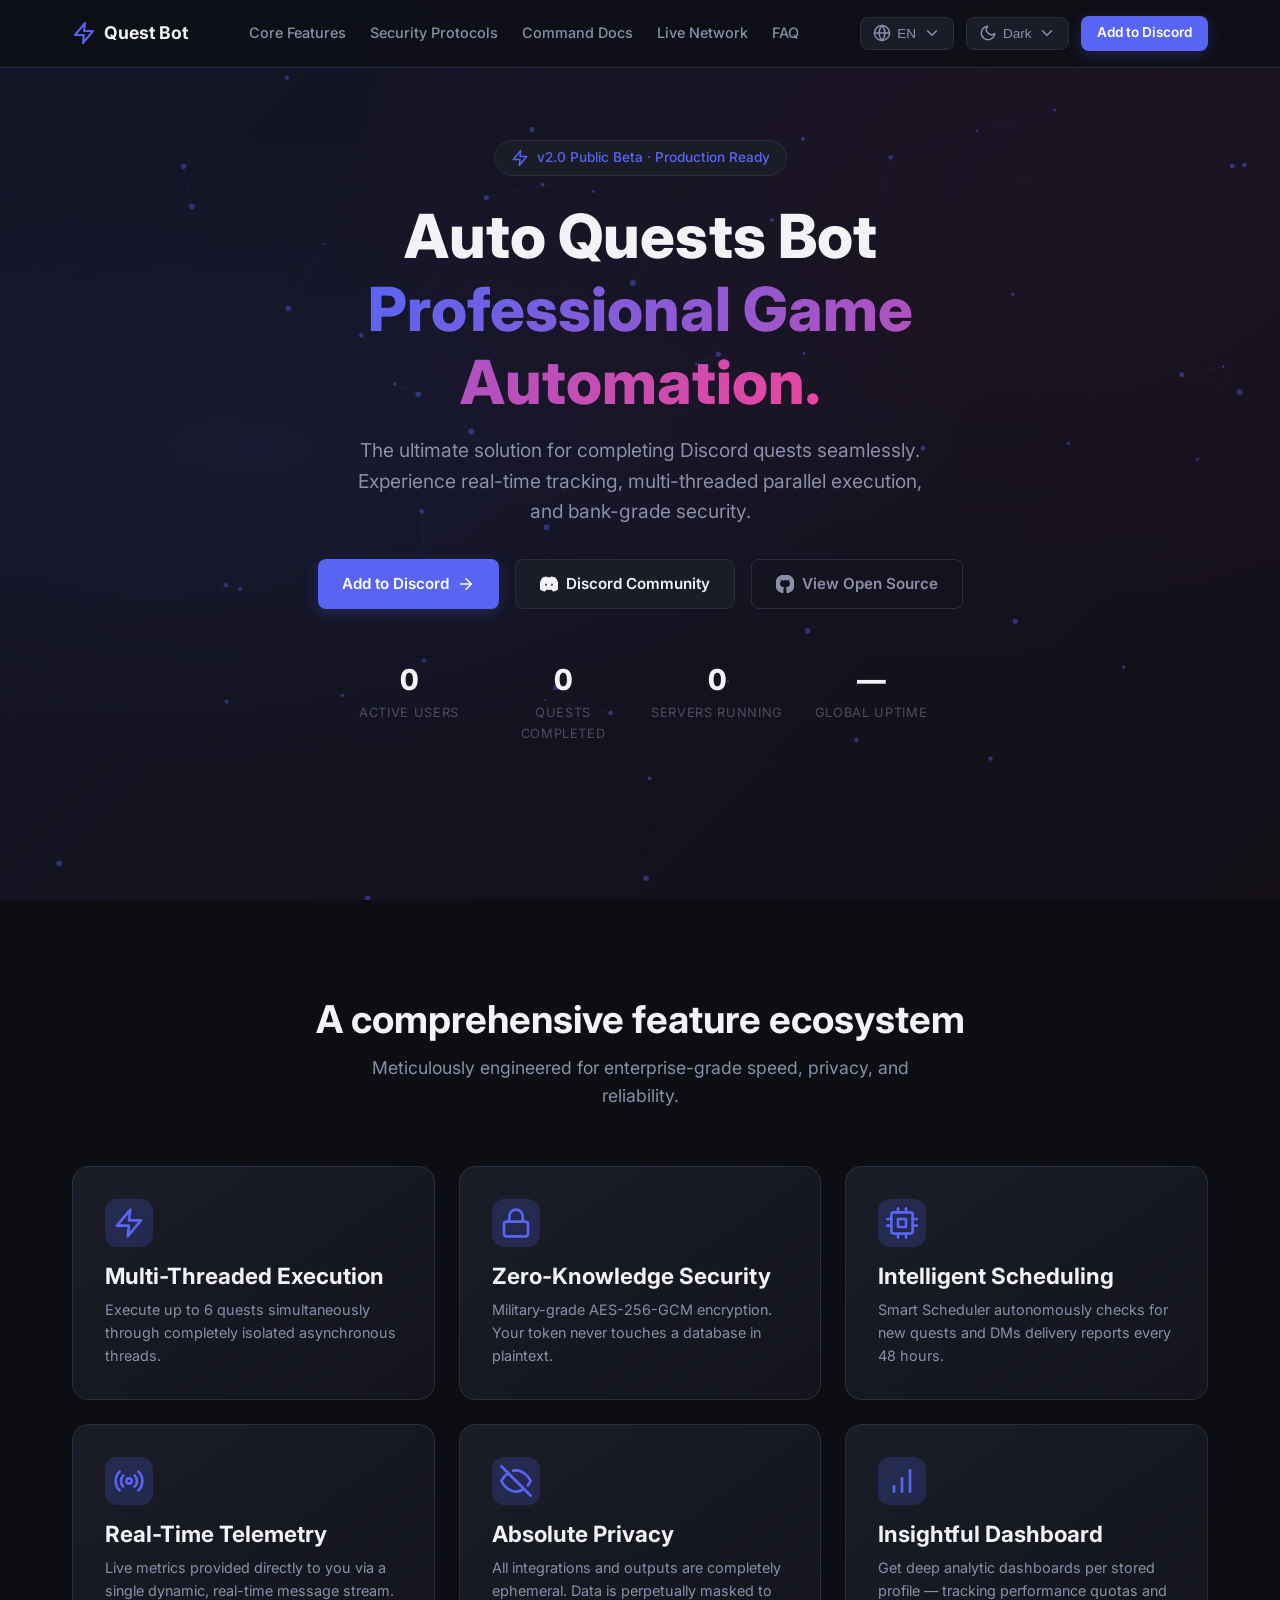
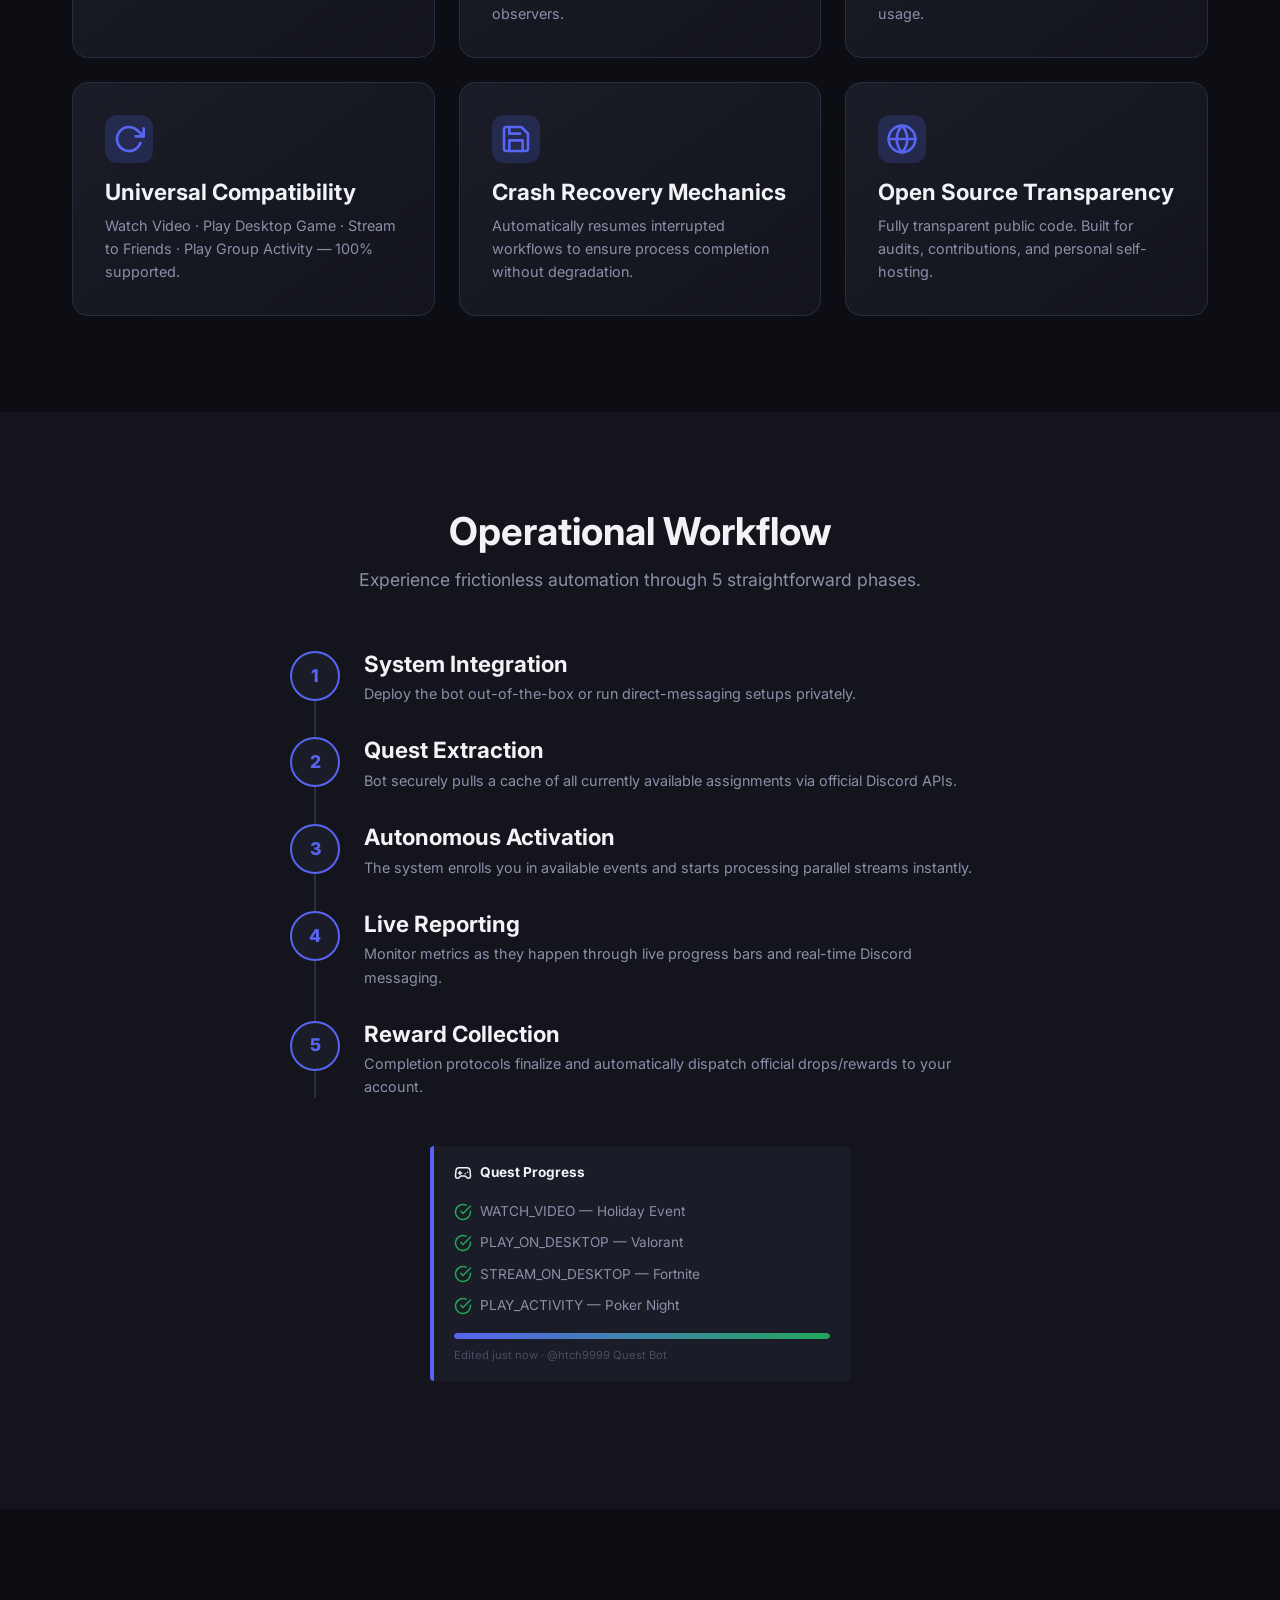
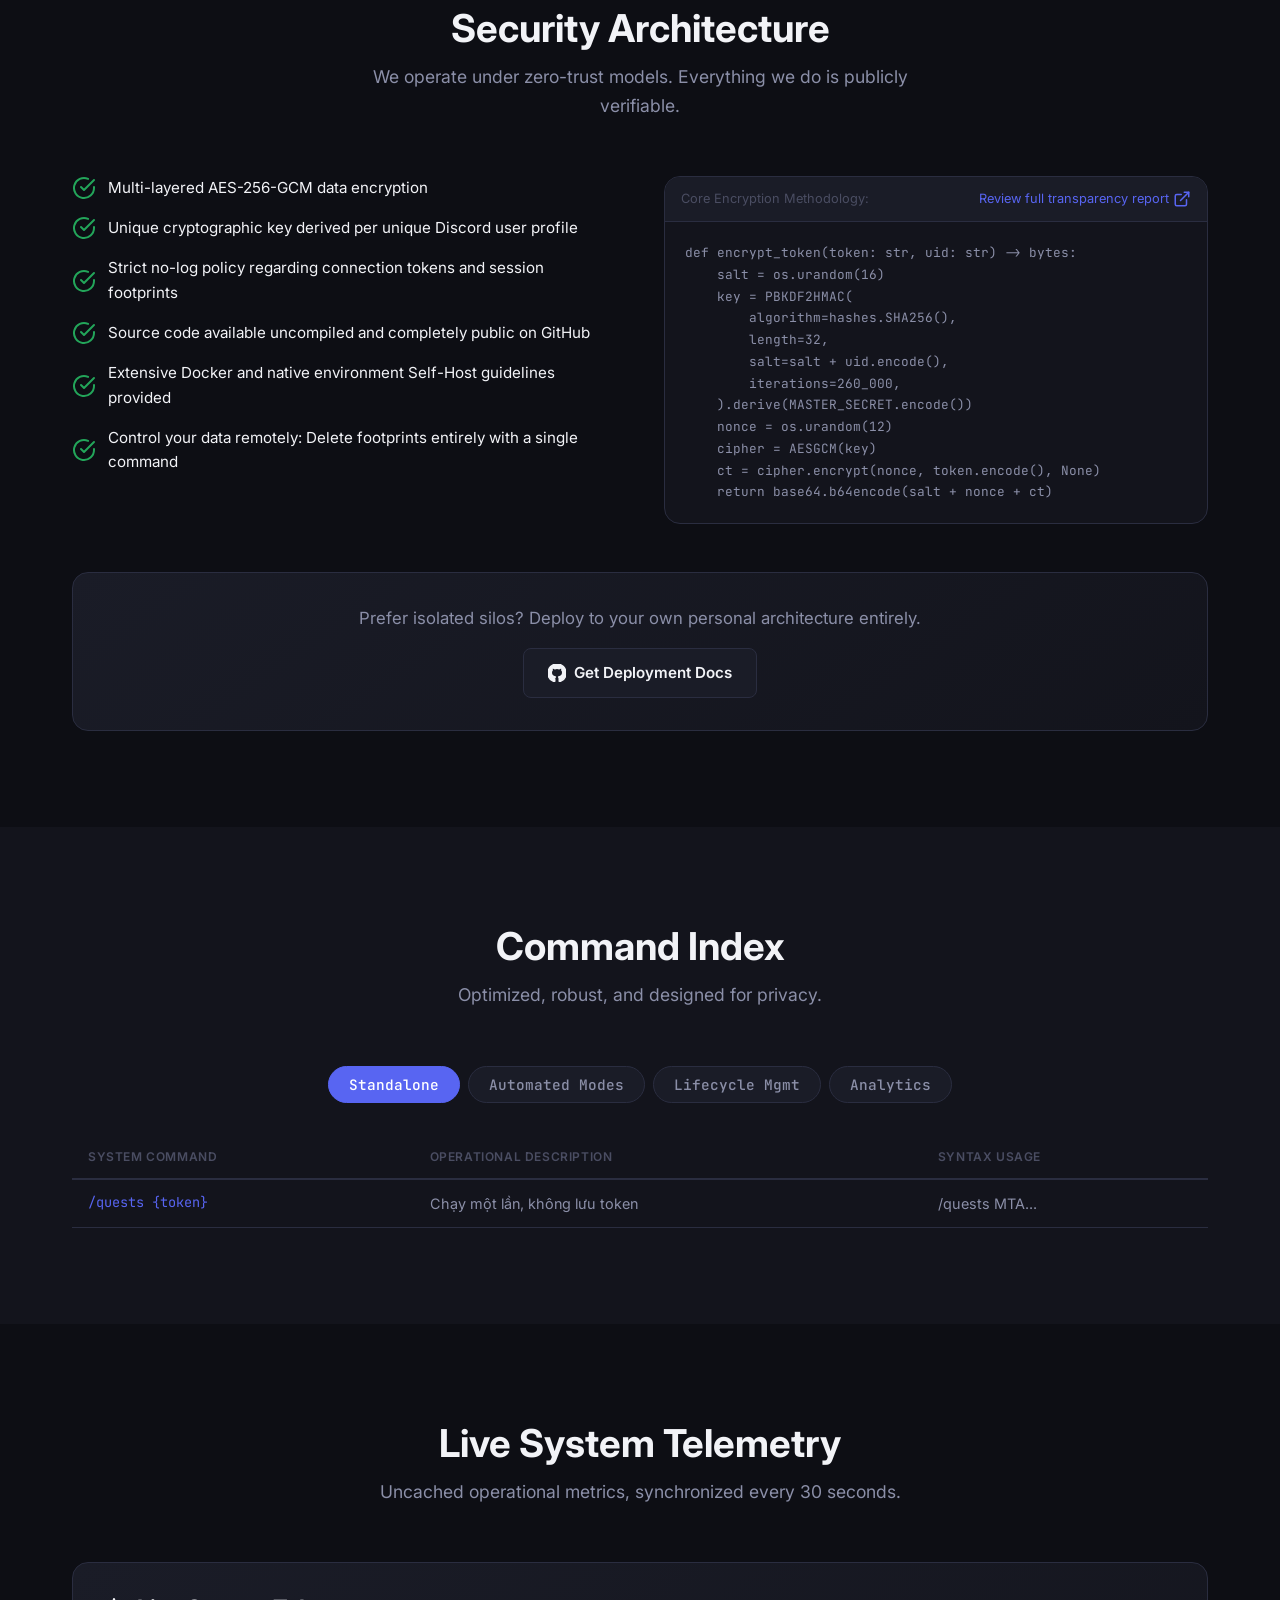
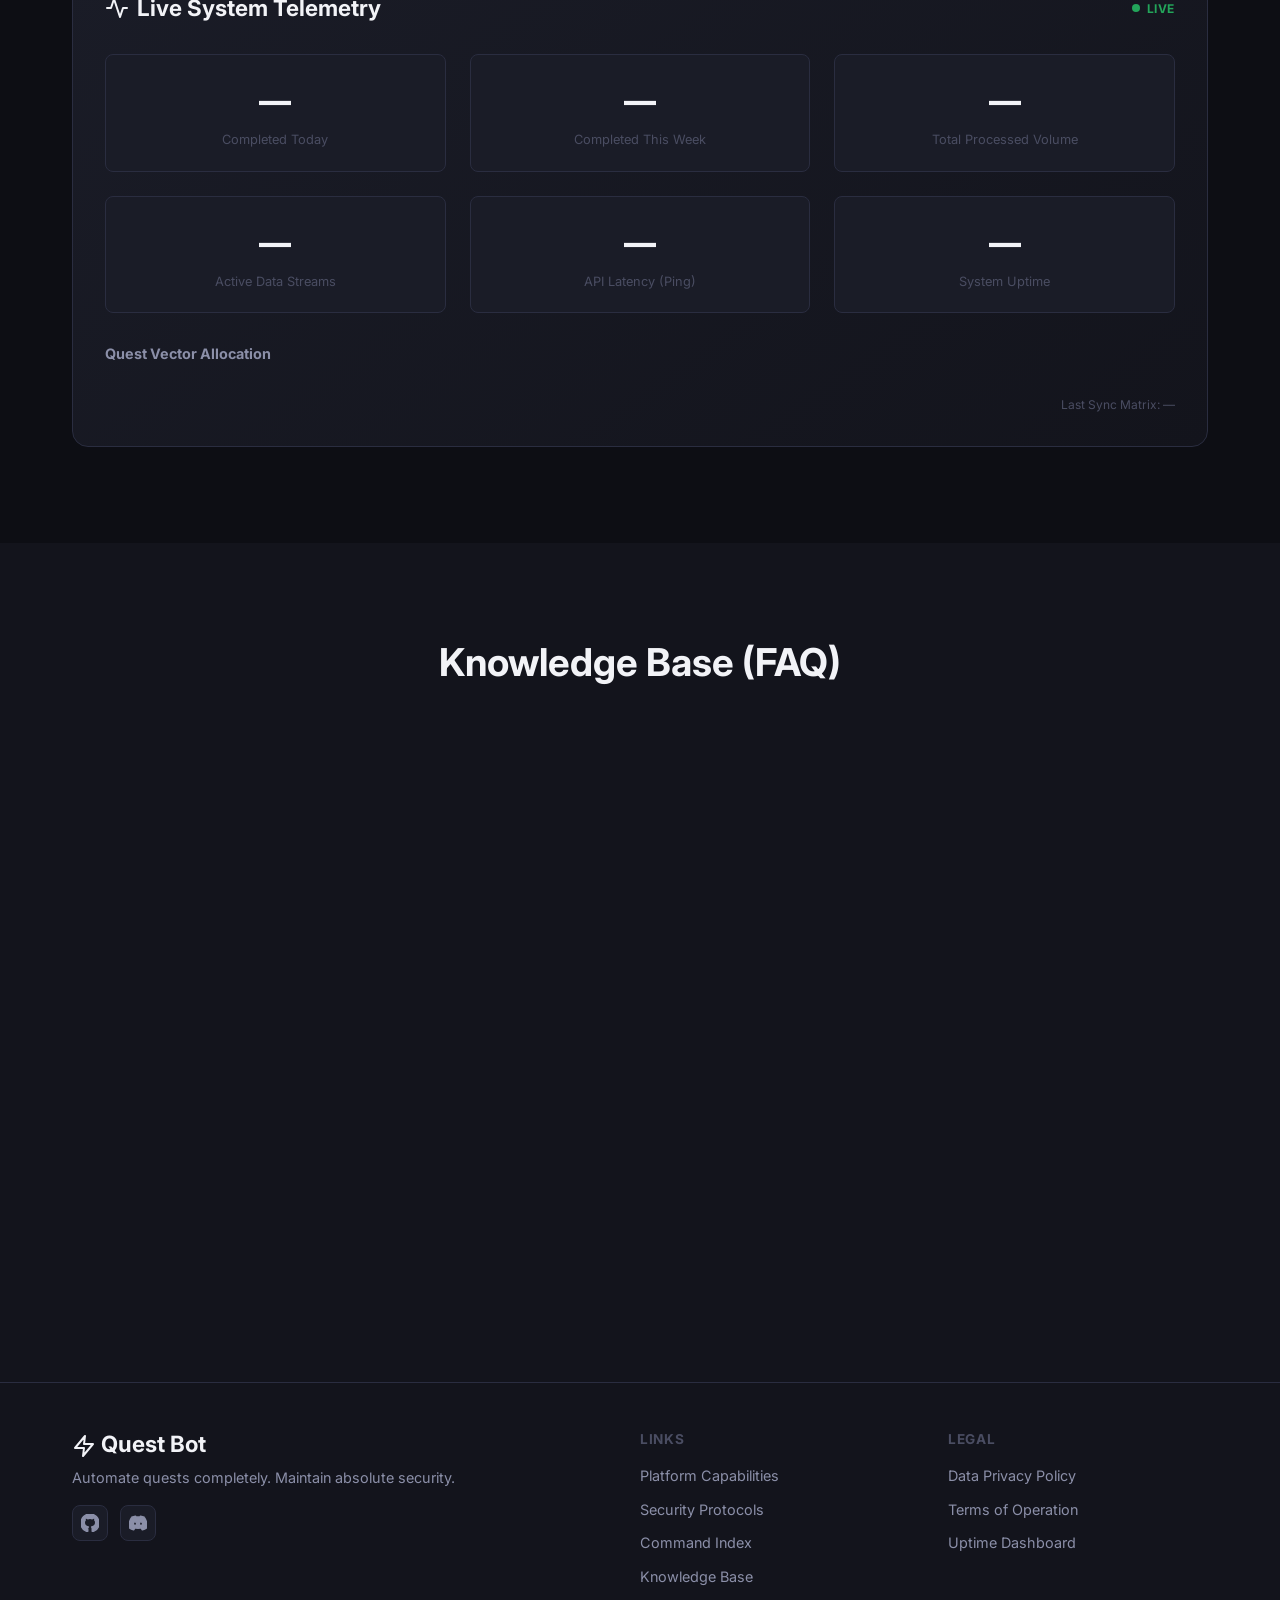
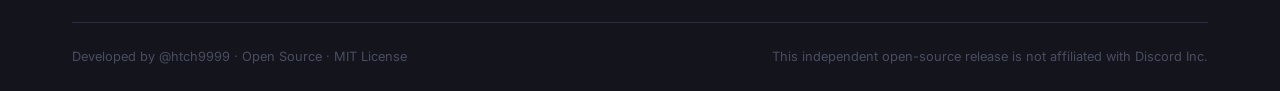
==== commit 55e40d9c: "feat: rebrand to Auto Quests Bot, update copy and links (v2.0 Beta)" ====
--- a/website/index.html
+++ b/website/index.html
@@ -665,7 +665,7 @@
       <div class="hero-content container">
         <div class="hero-badge">
           <svg class="icon icon-sm"><use href="#i-zap" /></svg>
-          <span data-i18n="hero.badge">v2.0 · Production Ready</span>
+          <span data-i18n="hero.badge">v2.0 Public Beta · Production Ready</span>
         </div>
         <h1>
           <span data-i18n="hero.title">Hoàn thành Discord Quests</span><br />
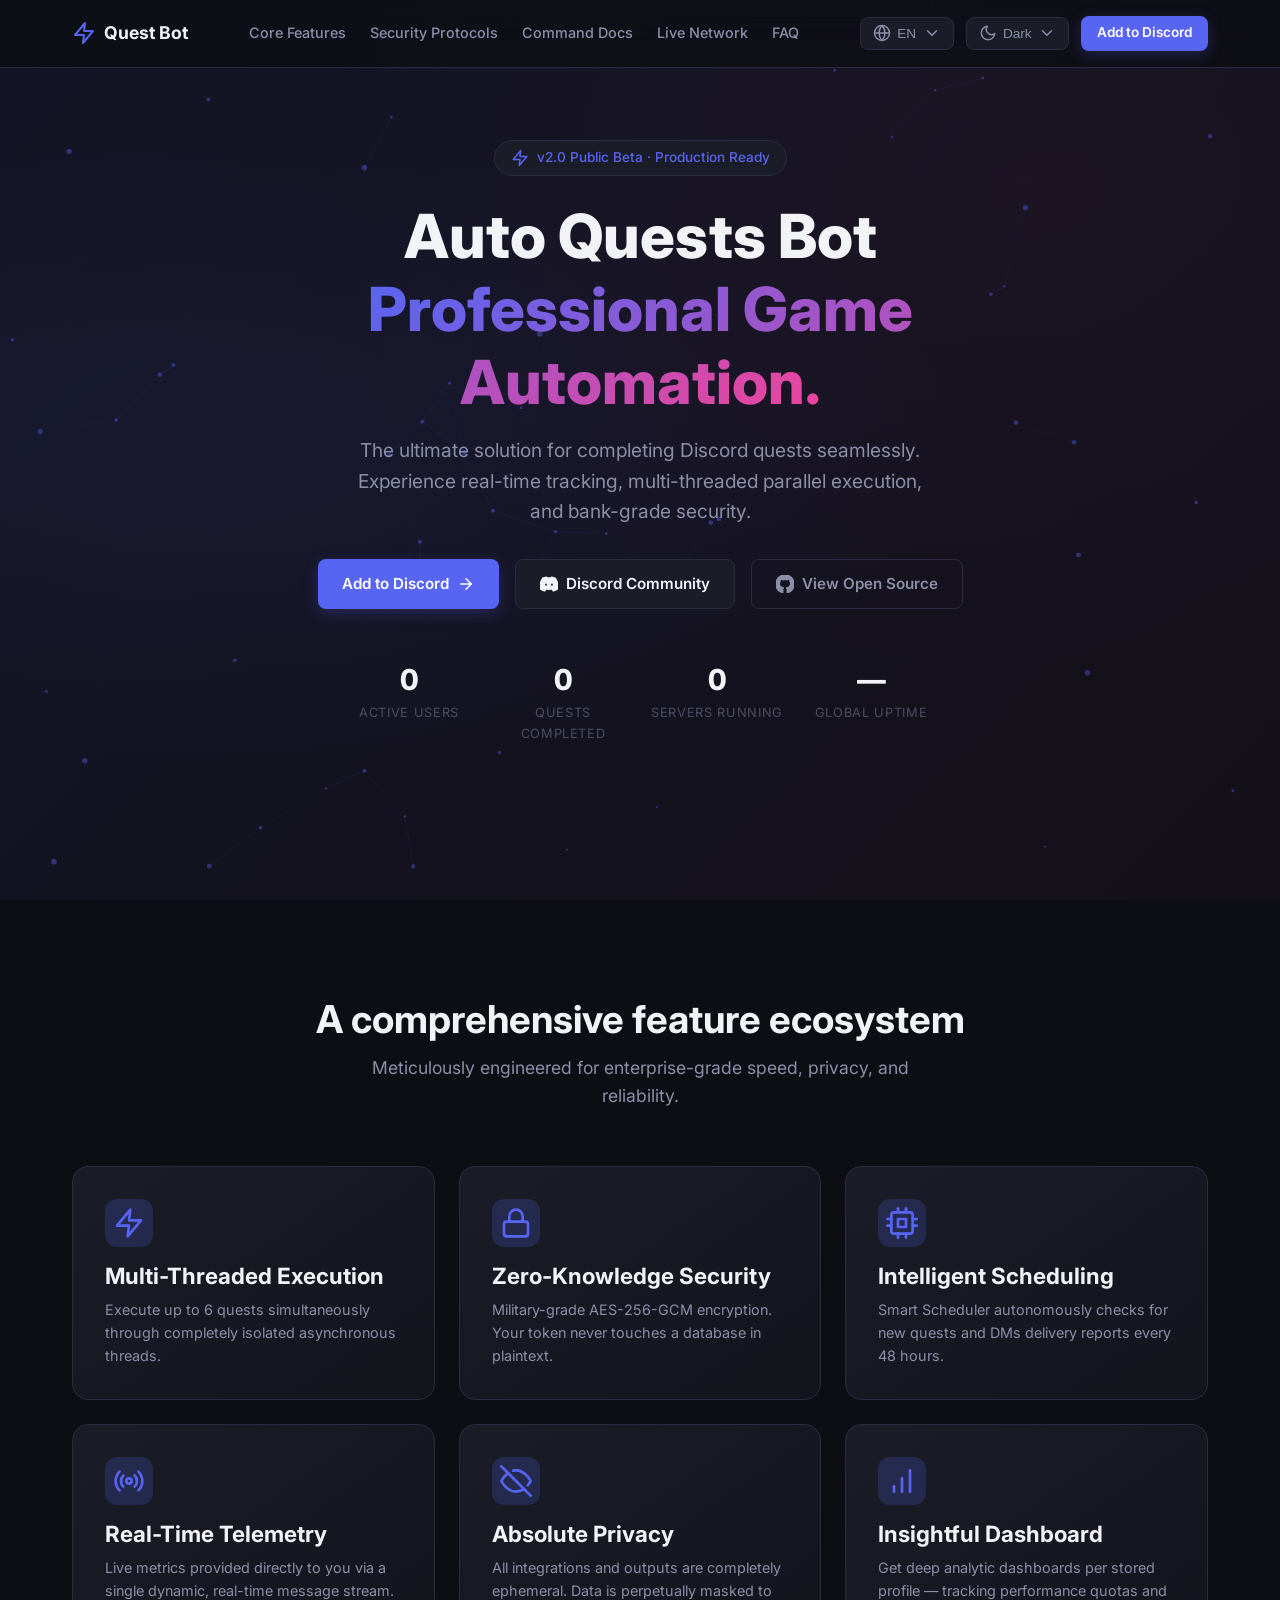
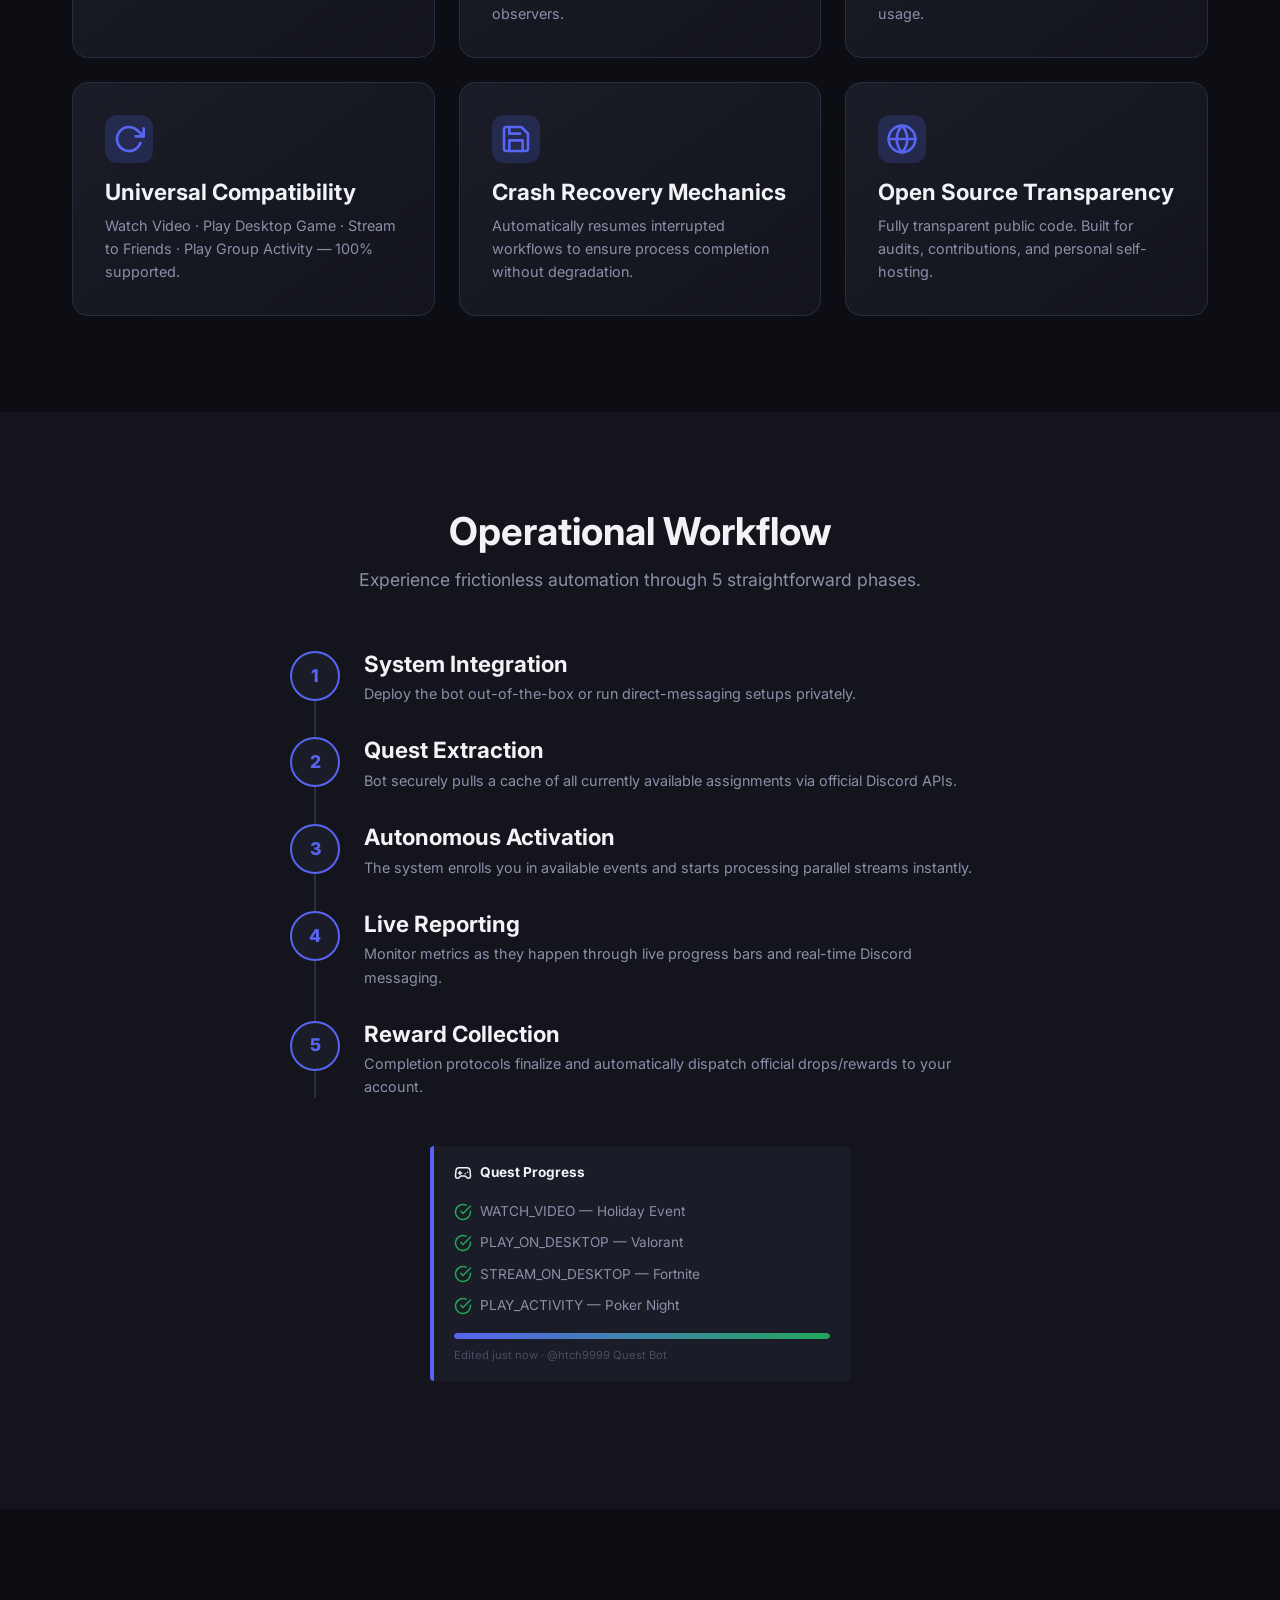
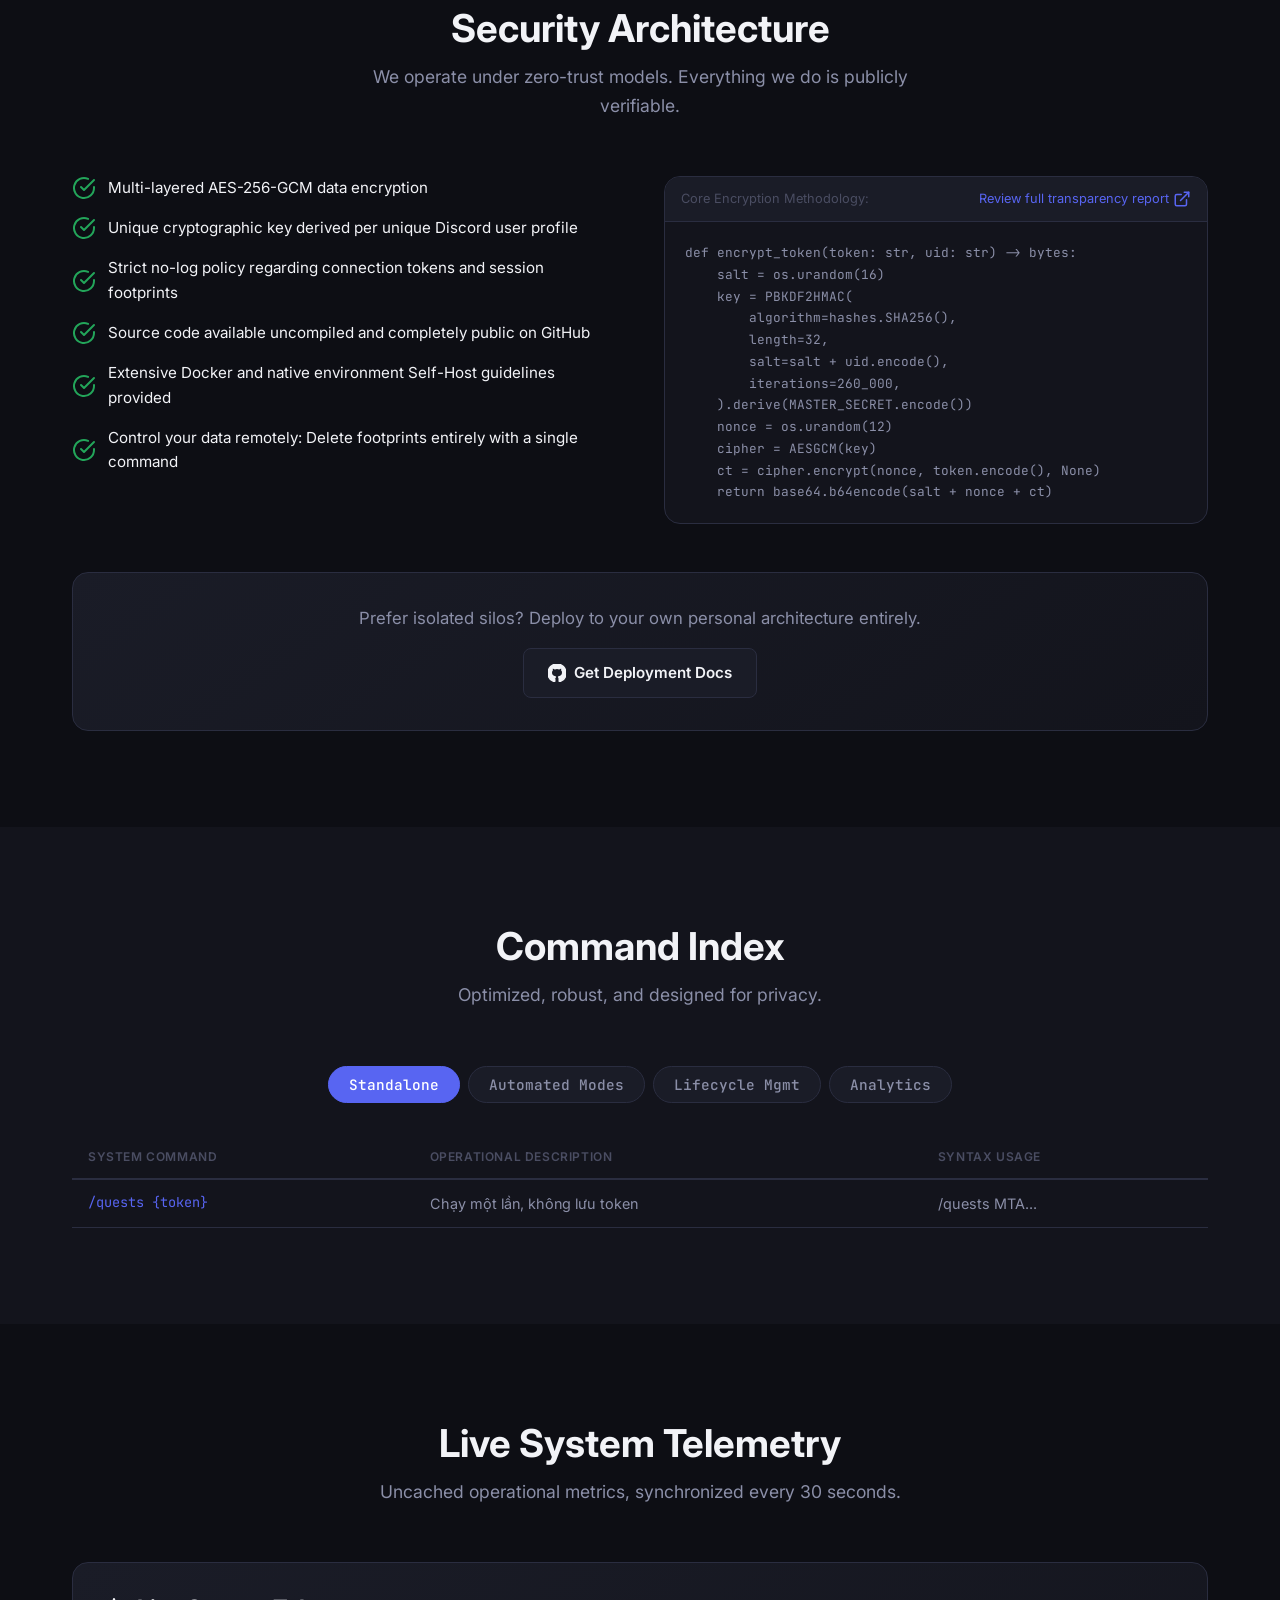
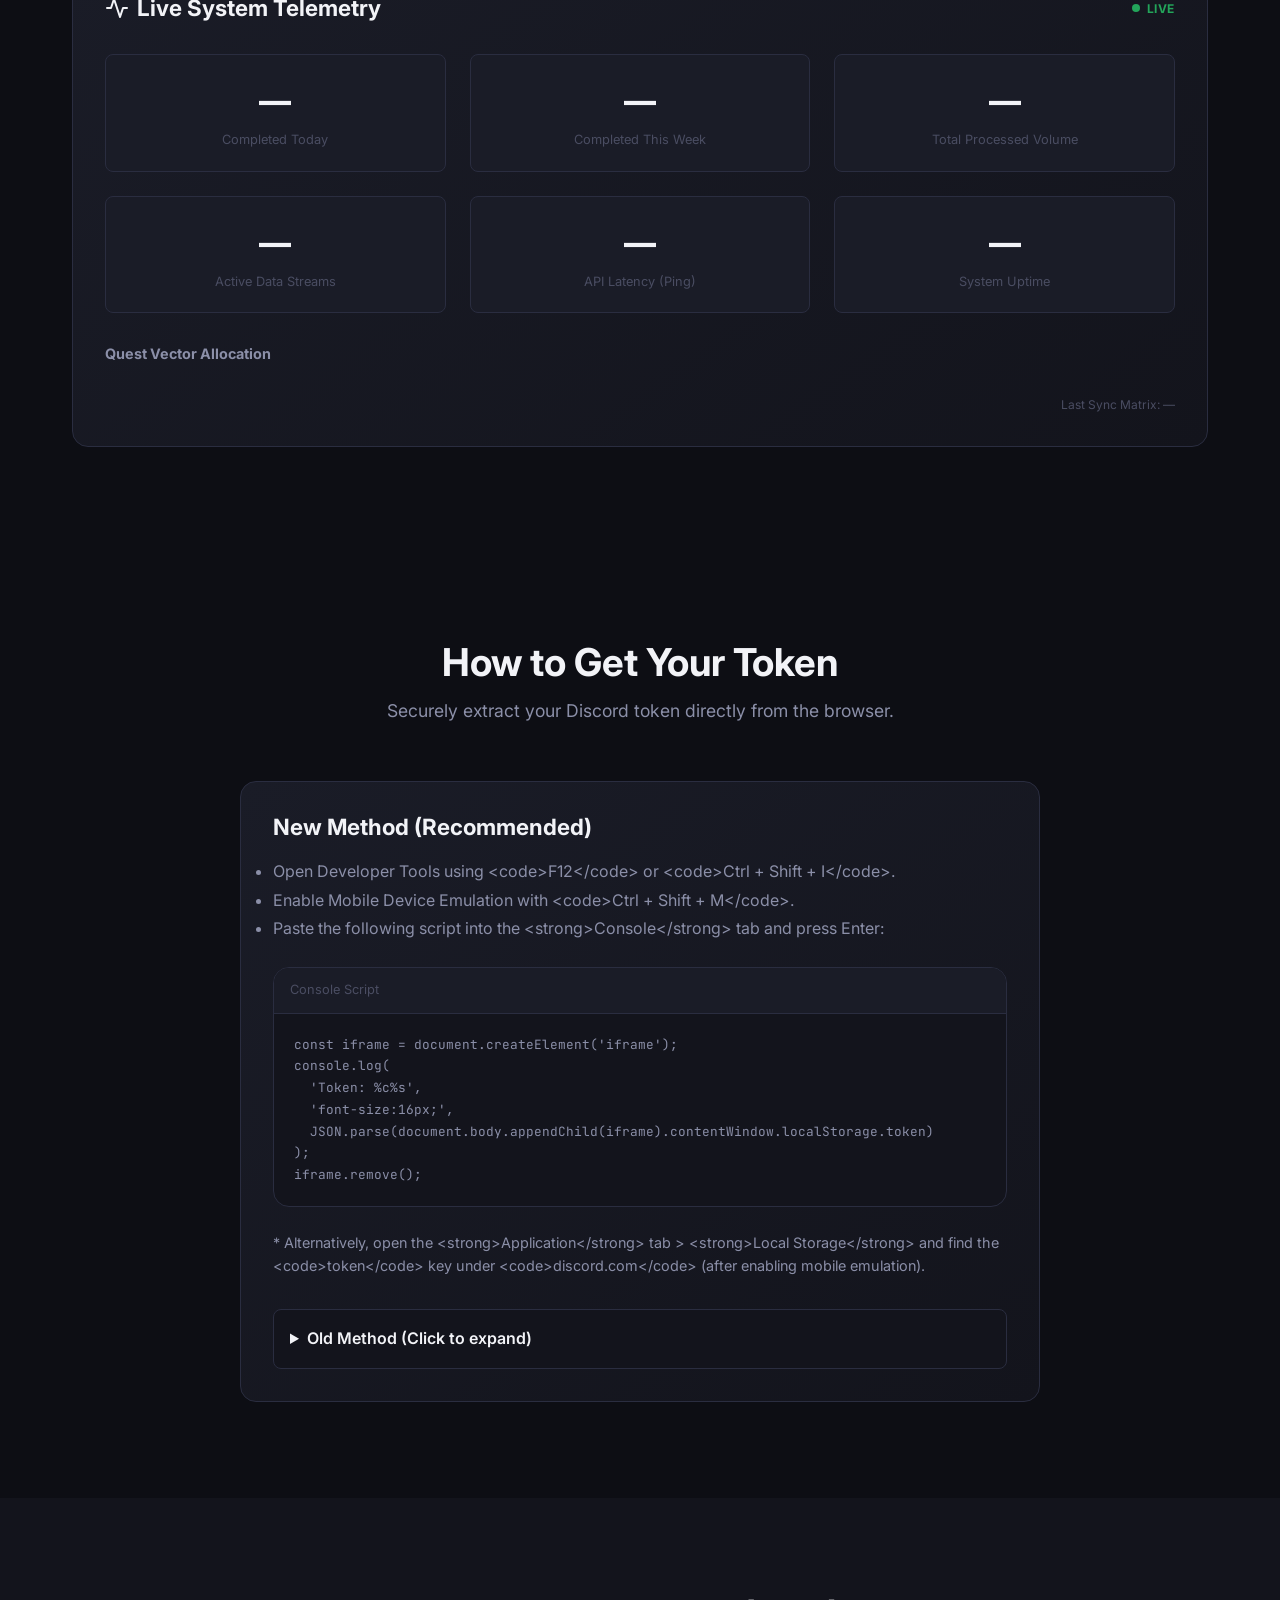
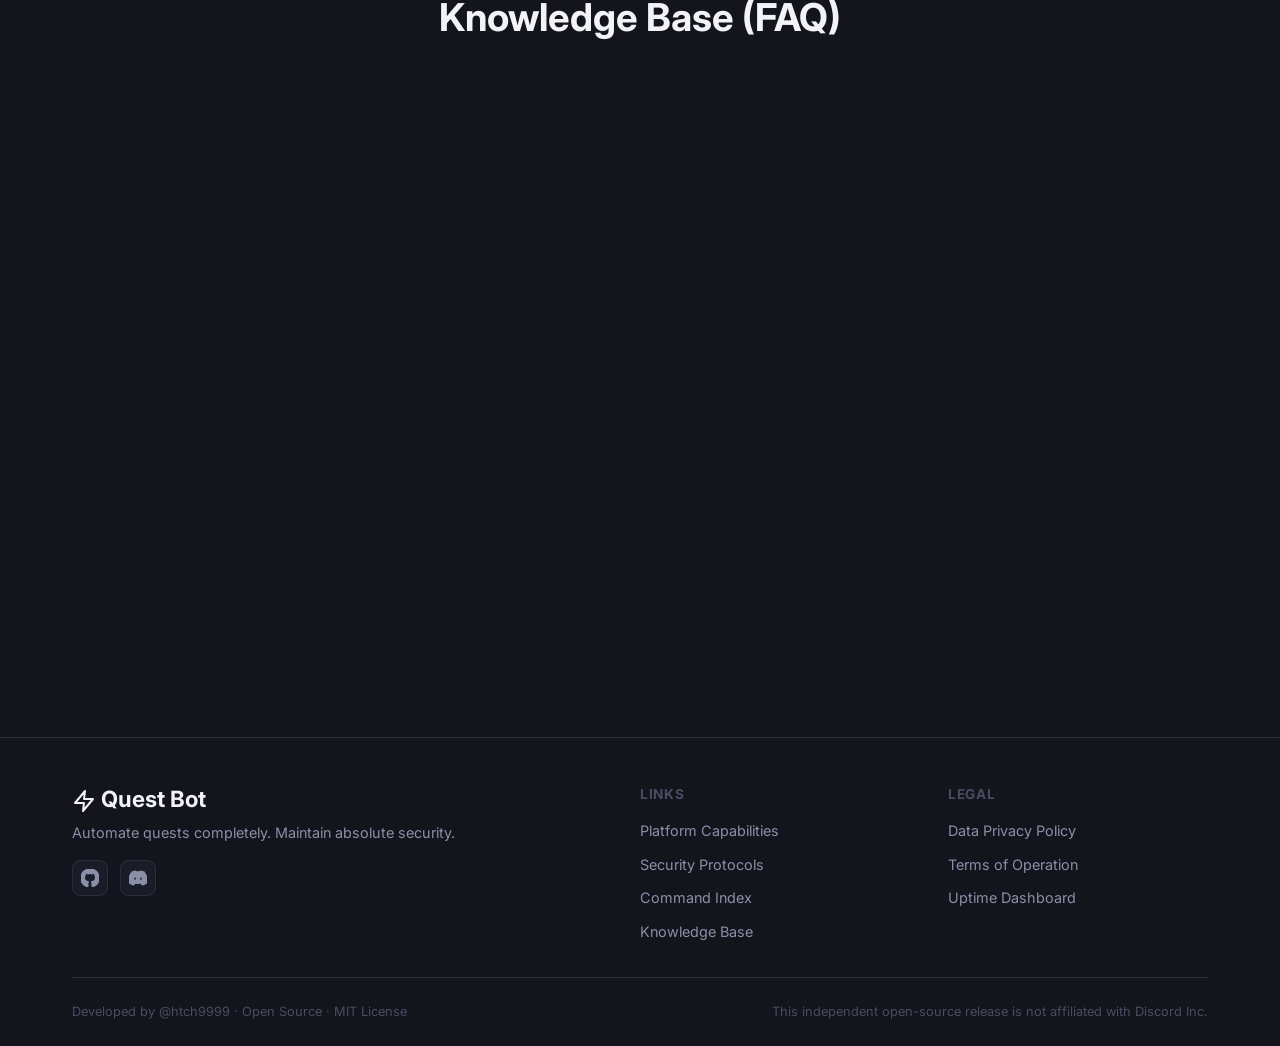
==== commit 5f6eff52: "feat: add token extraction guide and improve mobile layout" ====
--- a/website/index.html
+++ b/website/index.html
@@ -665,7 +665,9 @@
       <div class="hero-content container">
         <div class="hero-badge">
           <svg class="icon icon-sm"><use href="#i-zap" /></svg>
-          <span data-i18n="hero.badge">v2.0 Public Beta · Production Ready</span>
+          <span data-i18n="hero.badge"
+            >v2.0 Public Beta · Production Ready</span
+          >
         </div>
         <h1>
           <span data-i18n="hero.title">Hoàn thành Discord Quests</span><br />
@@ -989,7 +991,9 @@
           <p data-i18n="security.selfhost">
             Không tin tưởng? Tự host bot của bạn.
           </p>
-          <a href="#" class="btn btn-secondary"
+          <a
+            href="https://github.com/htch9999/discord-quest-bot?tab=readme-ov-file#self-host"
+            class="btn btn-secondary"
             ><svg class="icon icon-sm"><use href="#i-github" /></svg>
             <span data-i18n="security.selfhost_cta"
               >Hướng dẫn Self-host</span
@@ -1213,6 +1217,55 @@
       </div>
     </section>
 
+    <!-- ═══ TOKEN GUIDE ═══ -->
+    <section id="token-guide" style="background: var(--bg-void)">
+      <div class="container">
+        <div class="section-header reveal">
+          <h2 data-i18n="token.title">Cách lấy Discord Token</h2>
+          <p data-i18n="token.subtitle">Lấy token an toàn từ trình duyệt của bạn</p>
+        </div>
+        
+        <div class="card reveal token-container" style="max-width: 800px; margin: 0 auto; text-align: left;">
+          <h3 data-i18n="token.new_method_title" style="margin-bottom: 1rem;">Phương pháp mới (Khuyên dùng)</h3>
+          <ul class="token-list" style="margin-bottom: 1.5rem; color: var(--text-secondary); line-height: 1.8;">
+            <li data-i18n="token.step1">Mở Developer Tools bằng phím <code>F12</code> hoặc <code>Ctrl + Shift + I</code>.</li>
+            <li data-i18n="token.step2">Bật chế độ giả lập thiết bị di động (Mobile Device Emulation) bằng <code>Ctrl + Shift + M</code>.</li>
+            <li data-i18n="token.step3">Dán đoạn code sau vào tab <strong>Console</strong> và nhấn Enter:</li>
+          </ul>
+          
+          <div class="code-block" style="margin-bottom: 1.5rem;">
+            <div class="code-block-header">
+              <span>Console Script</span>
+            </div>
+            <pre><code>const iframe = document.createElement('iframe');
+console.log(
+  'Token: %c%s',
+  'font-size:16px;',
+  JSON.parse(document.body.appendChild(iframe).contentWindow.localStorage.token)
+);
+iframe.remove();</code></pre>
+          </div>
+          
+          <p data-i18n="token.alternative" style="color: var(--text-secondary); margin-bottom: 2rem; font-size: 0.9rem;">
+            * Hoặc mở tab <strong>Application</strong> > <strong>Local Storage</strong> và tìm key <code>token</code> dưới tên miền <code>discord.com</code> (khi đang bật giả lập mobile).
+          </p>
+
+          <details class="token-details" style="background: var(--bg-surface); border: 1px solid var(--border); border-radius: var(--border-radius-sm); padding: 1rem;">
+            <summary data-i18n="token.old_method_title" style="cursor: pointer; font-weight: 600; color: var(--text-primary); outline: none;">Phương pháp cũ (Ấn để mở rộng)</summary>
+            <div class="token-details-inner" style="margin-top: 1rem; color: var(--text-secondary); line-height: 1.8;">
+              <ul class="token-list" style="margin-bottom: 1rem;">
+                <li data-i18n="token.old_step1">Nhấn <code>F12</code> hoặc <code>Ctrl + Shift + I</code> để mở Developer Tools.</li>
+                <li data-i18n="token.old_step2">Chuyển sang tab <strong>Network</strong> và lọc <strong>Fetch/XHR</strong>.</li>
+                <li data-i18n="token.old_step3">Bấm vào một channel bất kì để thấy Request mới xuất hiện.</li>
+                <li data-i18n="token.old_step4">Kiểm tra mục <strong>Request Headers</strong> > <strong>Authorization</strong> để copy token của bạn.</li>
+              </ul>
+              <img src="https://gist.github.com/assets/17340496/ca1be329-1ef8-4b6f-ab96-dd9324d511db" alt="Network Tab Token" style="border-radius: 8px; border: 1px solid var(--border); width: 100%; margin-top: 1rem;">
+            </div>
+          </details>
+        </div>
+      </div>
+    </section>
+
     <!-- ═══ FAQ ═══ -->
     <section id="faq" style="background: var(--bg-surface)">
       <div class="container">
@@ -1302,10 +1355,12 @@
               Tự động hoá quest. Giữ token an toàn.
             </p>
             <div class="footer-social">
-              <a href="#" aria-label="GitHub"
+              <a
+                href="https://github.com/htch9999/discord-quest-bot"
+                aria-label="GitHub"
                 ><svg class="icon icon-sm"><use href="#i-github" /></svg
               ></a>
-              <a href="#" aria-label="Discord"
+              <a href="https://discord.gg/gTVPwvNeEH" aria-label="Discord"
                 ><svg class="icon icon-sm"><use href="#i-discord" /></svg
               ></a>
             </div>
@@ -1336,7 +1391,7 @@
         </div>
         <div class="footer-bottom">
           <span data-i18n="footer.made_by"
-            >Made by @htch9999 · Open Source · MIT License</span
+            >Made by @htch9999🌷 · Open Source · MIT License</span
           >
           <span data-i18n="footer.disclaimer"
             >Dự án này không liên kết với Discord Inc.</span
--- a/website/assets/css/responsive.css
+++ b/website/assets/css/responsive.css
@@ -12,9 +12,13 @@
   .nav-links { display: none; }
   .nav-links.open { display: flex; flex-direction: column; position: absolute; top: 100%; left: 0; right: 0; background: var(--bg-surface); border-bottom: 1px solid var(--border); padding: 1rem 2rem; gap: 0.75rem; }
   .nav-mobile-toggle { display: block; }
-  .hero { min-height: auto; padding: 8rem 0 4rem; }
-  .hero-cta { flex-direction: column; align-items: center; }
-  .hero-stats { grid-template-columns: repeat(2, 1fr); gap: 0.75rem; }
+  .hero { min-height: auto; padding: 7rem 0 3rem; }
+  .hero-cta { flex-direction: column; align-items: stretch; width: 100%; gap: 0.75rem; }
+  .hero-cta .btn { width: 100%; justify-content: center; }
+  .hero-stats { grid-template-columns: repeat(2, 1fr); gap: 1rem; }
+  #token-guide .container { padding: 0 1rem; }
+  .token-list { padding-left: 1.25rem; font-size: 0.9rem; }
+  .code-block pre { padding: 1rem; font-size: 0.75rem; }
   .features-grid { grid-template-columns: 1fr; }
   .command-table th:nth-child(3), .command-table td:nth-child(3) { display: none; }
   .stats-grid { grid-template-columns: 1fr; }
